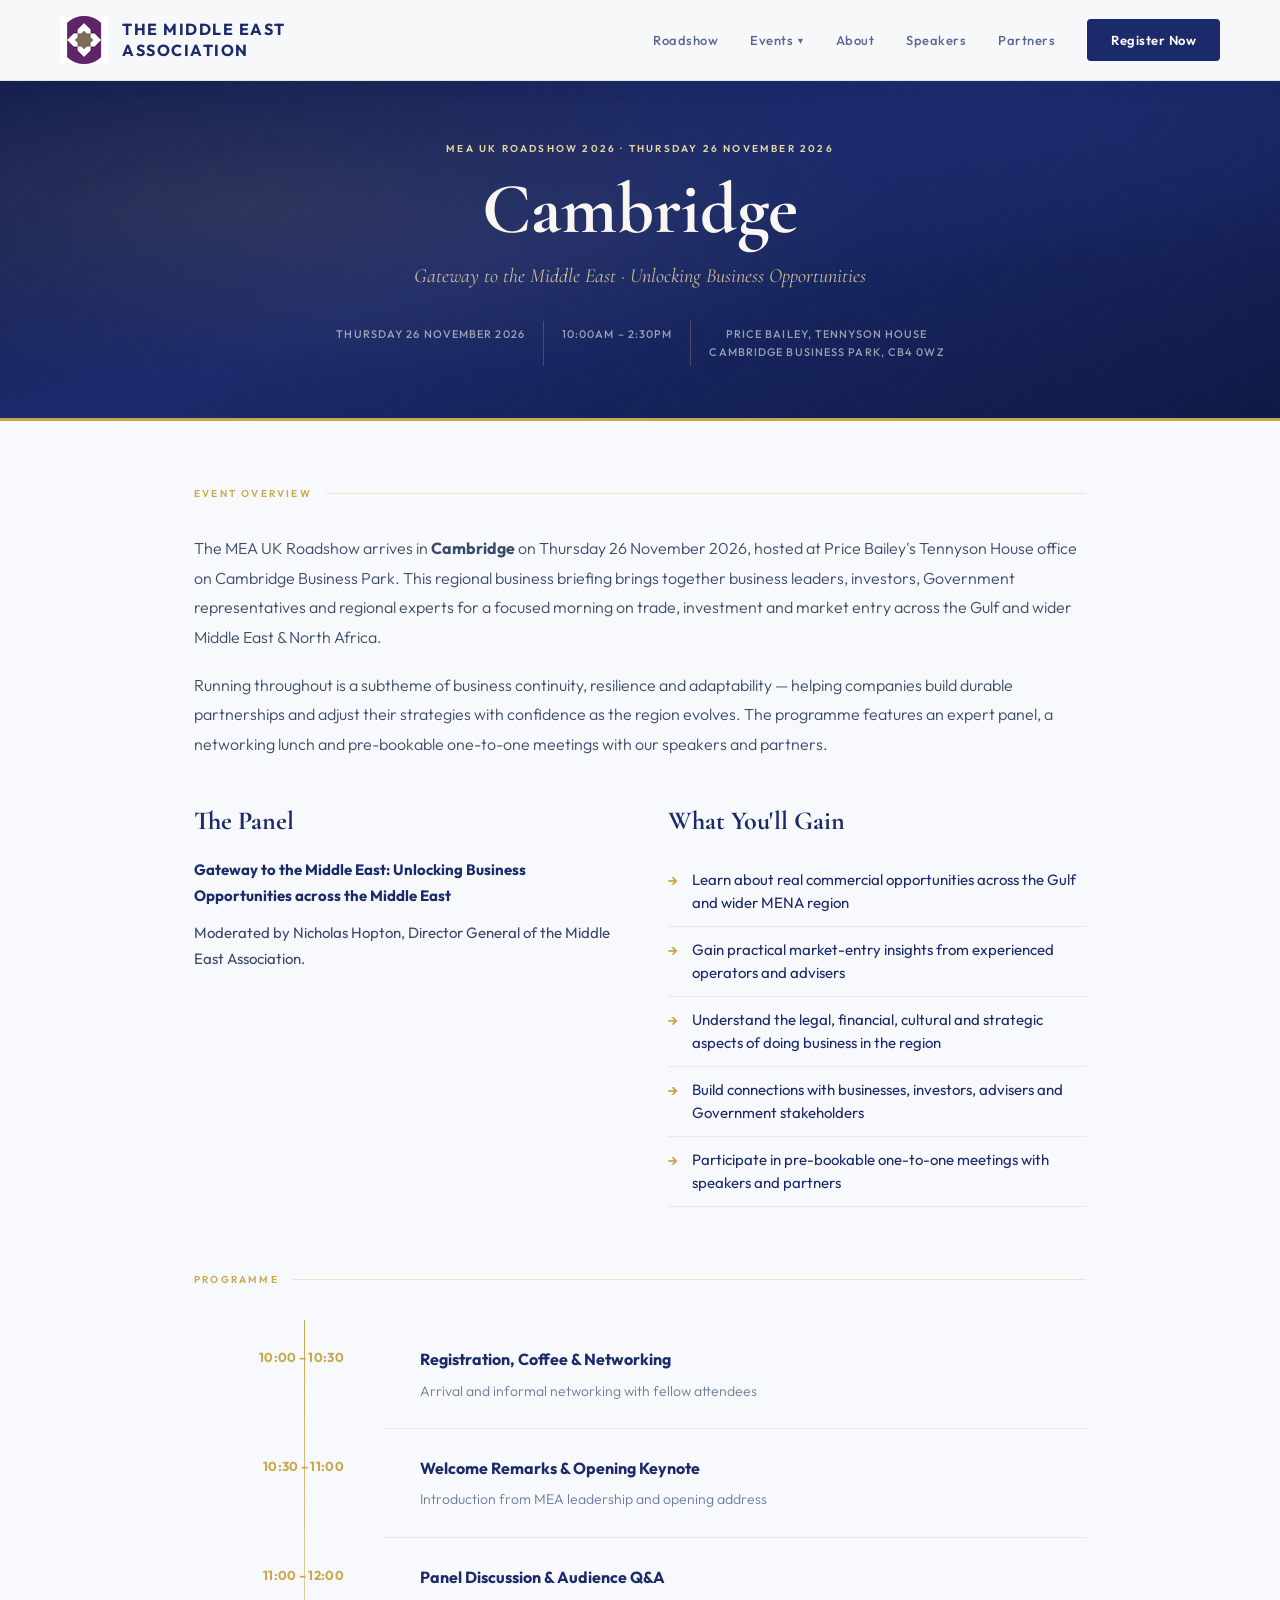
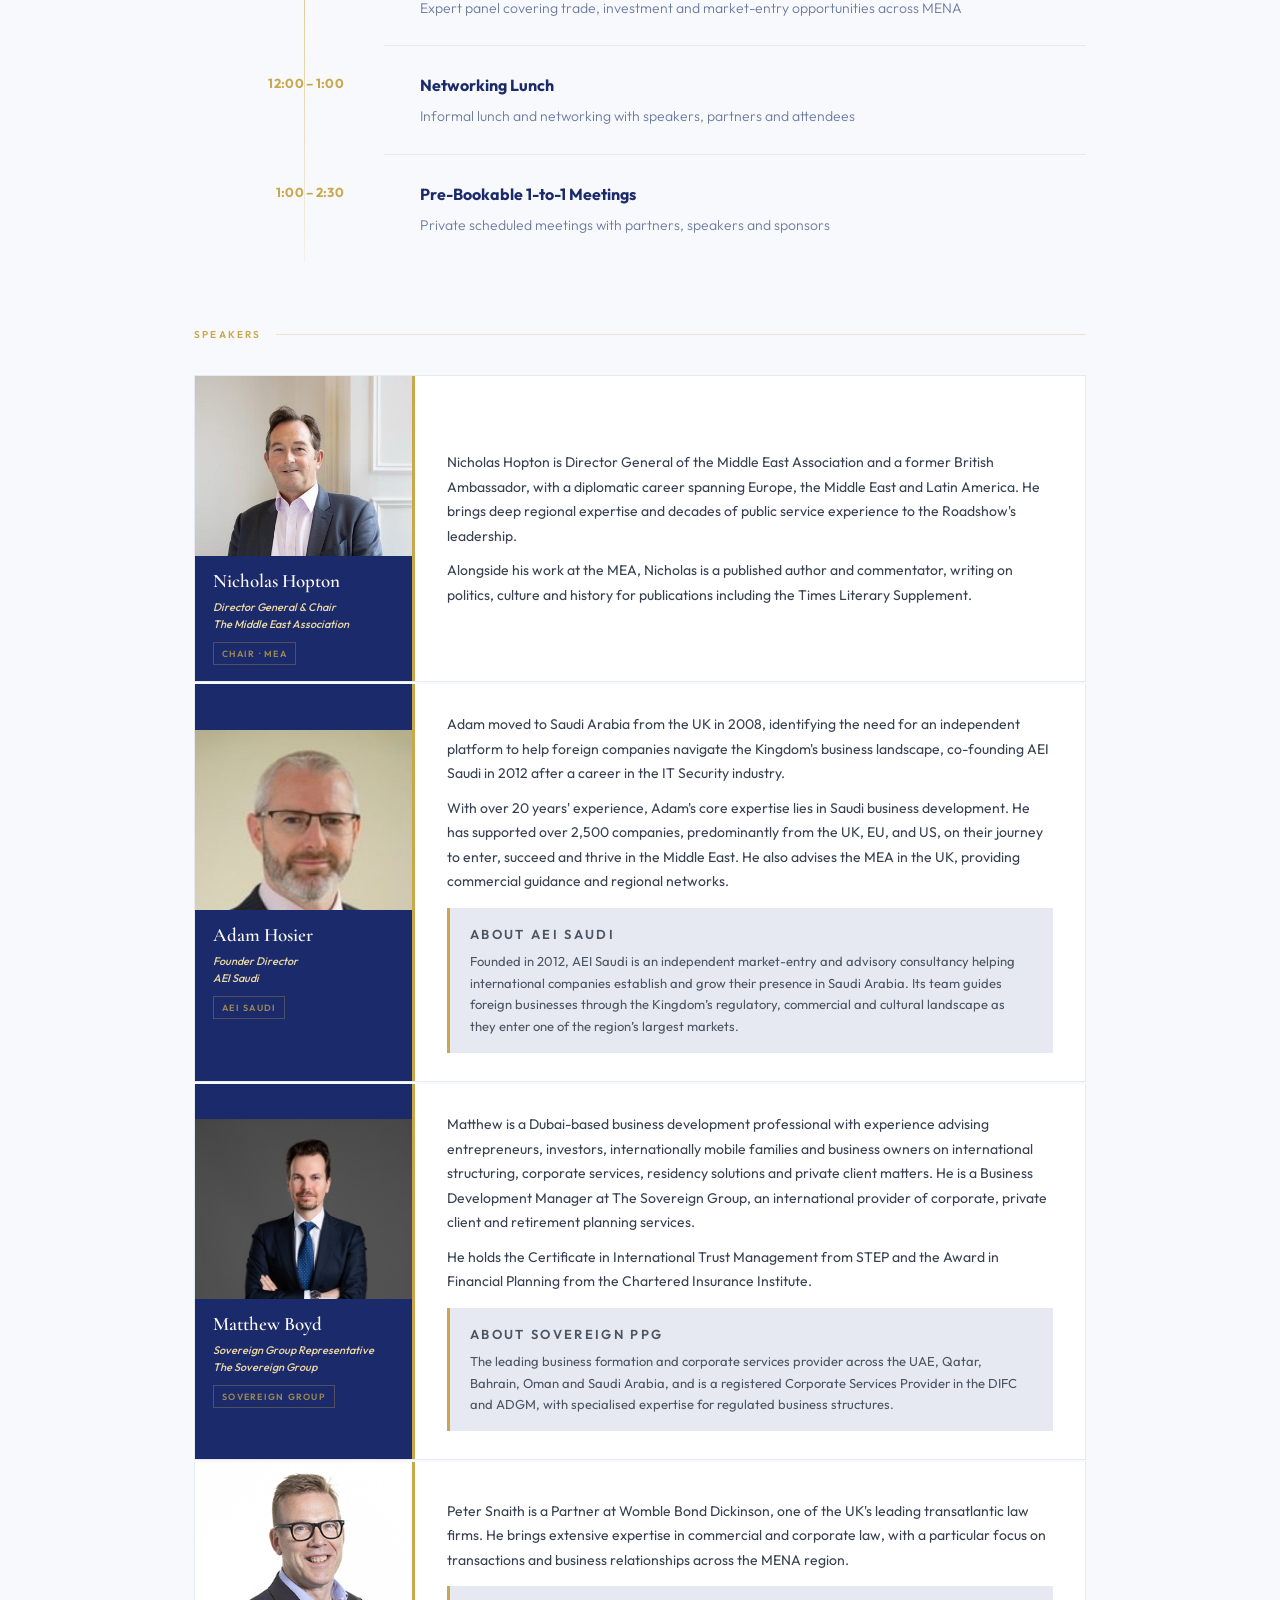
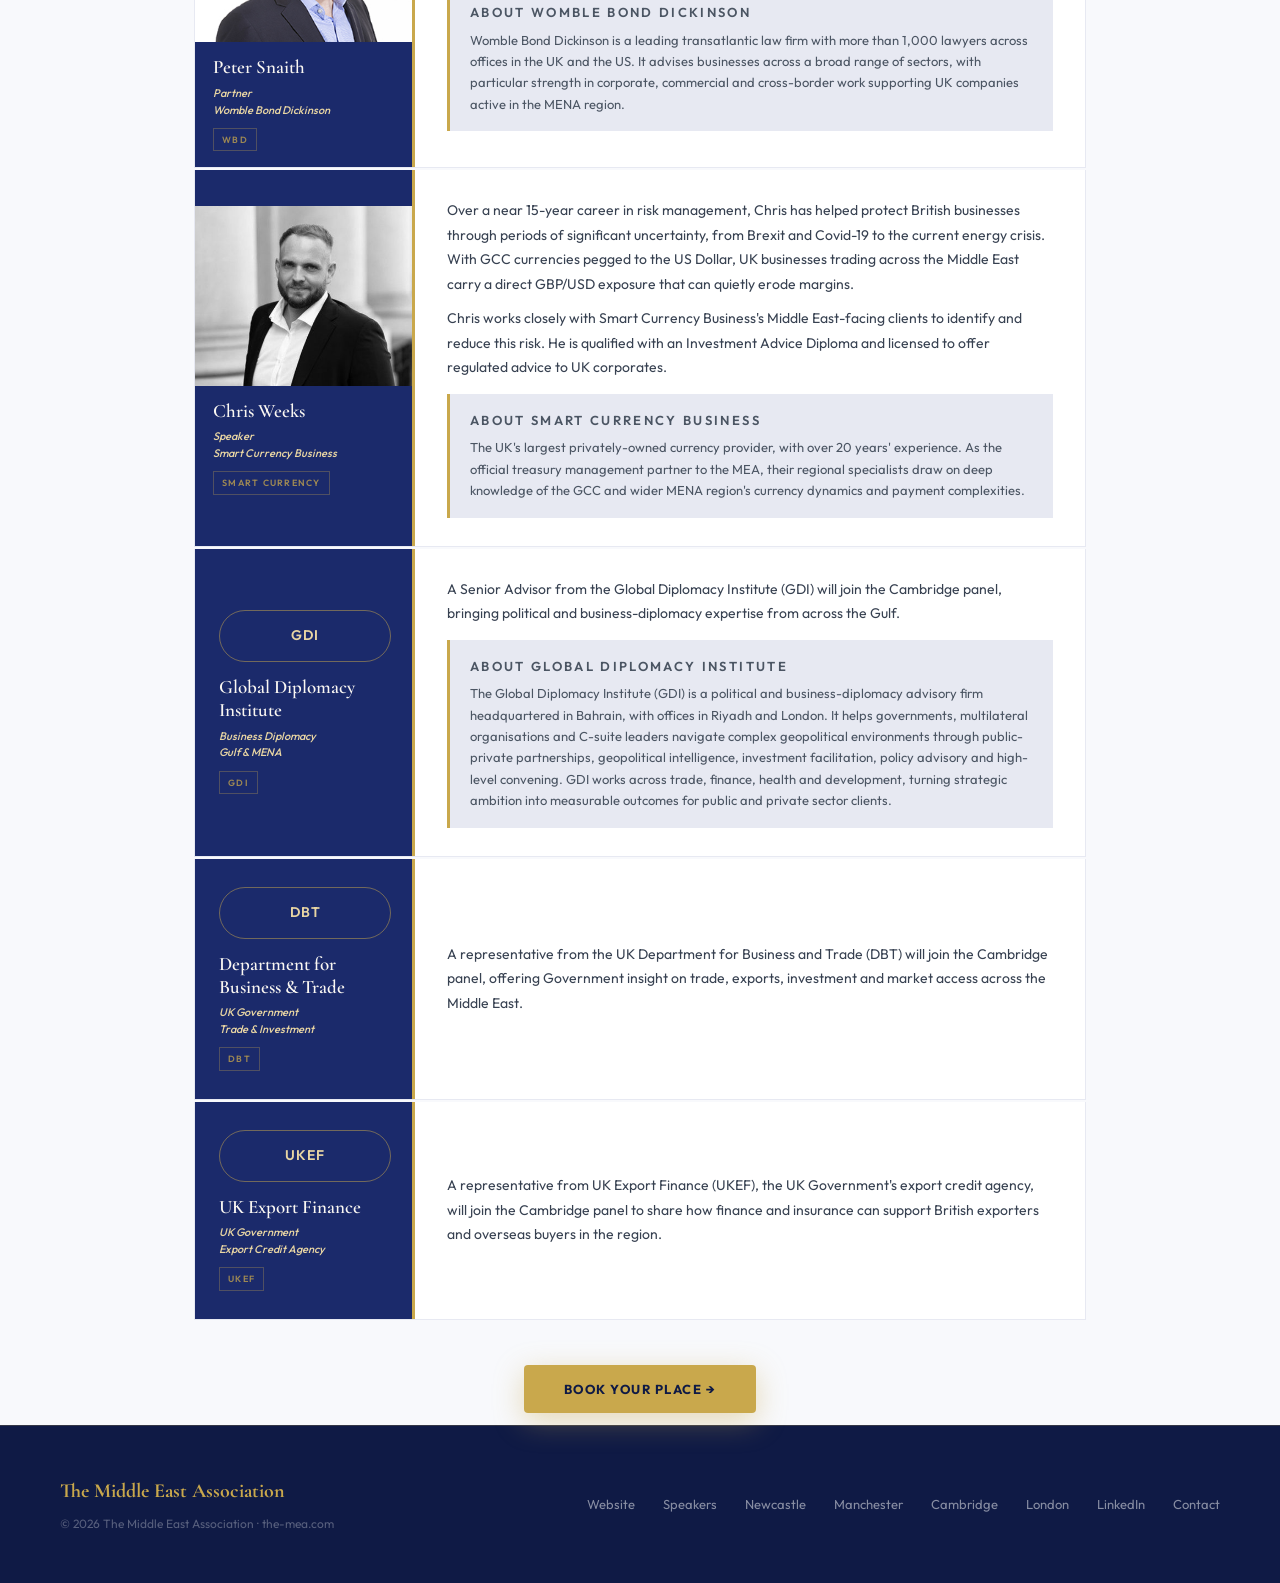
==== cambridge.html @ cebe2761 "Split Roadshow into per-city pages; add GDI reps, Judy & London event Restructure the site so each c" ====
<!DOCTYPE html>
<html lang="en">
<head>
<meta charset="UTF-8">
<meta name="viewport" content="width=device-width, initial-scale=1.0">
<title>Cambridge &middot; MEA UK Roadshow 2026</title>
<link href="https://fonts.googleapis.com/css2?family=Cormorant+Garamond:ital,wght@0,400;0,600;0,700;1,400;1,600&family=Outfit:wght@300;400;500;600&display=swap" rel="stylesheet">
<link rel="stylesheet" href="assets/styles.css">
</head>
<body class="subpage">

<!-- NAV -->
<nav>
  <a href="index.html" class="nav-logo">
    <img src="assets/mea-logo.png" alt="The Middle East Association" style="height:48px; width:auto; border-radius:4px;">
    <div class="nav-logo-text">The Middle East<br>Association</div>
  </a>
  <div class="nav-links">
    <a href="index.html">Roadshow</a>
    <details class="nav-dropdown">
      <summary>Events</summary>
      <div class="nav-dropdown-menu">
        <a href="newcastle.html">Newcastle <span>Mon 23 Nov 2026</span></a>
        <a href="manchester.html">Manchester <span>Tue 24 Nov 2026</span></a>
        <a href="cambridge.html">Cambridge <span>Thu 26 Nov 2026</span></a>
        <a href="london.html">London <span>Fri 27 Nov 2026</span></a>
      </div>
    </details>
    <a href="index.html#about">About</a>
    <a href="speakers.html">Speakers</a>
    <a href="index.html#partners">Partners</a>
    <a href="https://buytickets.at/themiddleeastassociation/2243491" class="nav-register">Register Now</a>
  </div>
</nav>

<header class="site-header">
  <div class="container">
    <p class="header-eyebrow">MEA UK Roadshow 2026 &middot; Thursday 26 November 2026</p>
    <h1 class="header-title">Cambridge</h1>
    <p class="header-subtitle">Gateway to the Middle East &middot; Unlocking Business Opportunities</p>
    <div class="header-meta">
      <span>Thursday 26 November 2026</span>
      <span>10:00am &ndash; 2:30pm</span>
      <span>Price Bailey, Tennyson House<br>Cambridge Business Park, CB4 0WZ</span>
    </div>
  </div>
</header>

<div class="container">

  <div class="rule-label">
    <span class="rule-label-text">Event Overview</span>
    <div class="rule-label-rule"></div>
  </div>
  <div class="city-prose">
    <p>The MEA UK Roadshow arrives in <strong>Cambridge</strong> on Thursday 26 November 2026, hosted at Price Bailey's Tennyson House office on Cambridge Business Park. This regional business briefing brings together business leaders, investors, Government representatives and regional experts for a focused morning on trade, investment and market entry across the Gulf and wider Middle East &amp; North Africa.</p><p>Running throughout is a subtheme of business continuity, resilience and adaptability &mdash; helping companies build durable partnerships and adjust their strategies with confidence as the region evolves. The programme features an expert panel, a networking lunch and pre-bookable one-to-one meetings with our speakers and partners.</p>
  </div>

  <div class="two-col">
    <div>
      <h3 class="block-heading">The Panel</h3>
      <p class="panel-intro"><strong>Gateway to the Middle East: Unlocking Business Opportunities across the Middle East</strong></p>
      <p class="panel-intro">Moderated by Nicholas Hopton, Director General of the Middle East Association.</p>
    </div>
    <div>
      <h3 class="block-heading">What You'll Gain</h3>
      <ul class="benefits-list">
    <li>Learn about real commercial opportunities across the Gulf and wider MENA region</li>
    <li>Gain practical market-entry insights from experienced operators and advisers</li>
    <li>Understand the legal, financial, cultural and strategic aspects of doing business in the region</li>
    <li>Build connections with businesses, investors, advisers and Government stakeholders</li>
    <li>Participate in pre-bookable one-to-one meetings with speakers and partners</li>
  </ul>
    </div>
  </div>

  <div class="rule-label">
    <span class="rule-label-text">Programme</span>
    <div class="rule-label-rule"></div>
  </div>
  <div class="programme-timeline">
      <div class="programme-item">
        <div class="prog-time">10:00 &ndash; 10:30</div>
        <div class="prog-content">
          <div class="prog-title">Registration, Coffee &amp; Networking</div>
          <div class="prog-desc">Arrival and informal networking with fellow attendees</div>
        </div>
      </div>
      <div class="programme-item">
        <div class="prog-time">10:30 &ndash; 11:00</div>
        <div class="prog-content">
          <div class="prog-title">Welcome Remarks &amp; Opening Keynote</div>
          <div class="prog-desc">Introduction from MEA leadership and opening address</div>
        </div>
      </div>
      <div class="programme-item">
        <div class="prog-time">11:00 &ndash; 12:00</div>
        <div class="prog-content">
          <div class="prog-title">Panel Discussion &amp; Audience Q&amp;A</div>
          <div class="prog-desc">Expert panel covering trade, investment and market-entry opportunities across MENA</div>
        </div>
      </div>
      <div class="programme-item">
        <div class="prog-time">12:00 &ndash; 1:00</div>
        <div class="prog-content">
          <div class="prog-title">Networking Lunch</div>
          <div class="prog-desc">Informal lunch and networking with speakers, partners and attendees</div>
        </div>
      </div>
      <div class="programme-item">
        <div class="prog-time">1:00 &ndash; 2:30</div>
        <div class="prog-content">
          <div class="prog-title">Pre-Bookable 1-to-1 Meetings</div>
          <div class="prog-desc">Private scheduled meetings with partners, speakers and sponsors</div>
        </div>
      </div>
    </div>

  <div class="rule-label">
    <span class="rule-label-text">Speakers</span>
    <div class="rule-label-rule"></div>
  </div>
  <div class="speaker-card">
    <div class="speaker-inner">
      <div class="speaker-left has-photo">
        <div class="speaker-photo-wrap">
          <img class="speaker-photo" src="assets/people/nicholas-hopton.jpg" alt="Nicholas Hopton">
        </div>
        <div class="speaker-details">
          <div class="speaker-name">Nicholas Hopton</div>
          <div class="speaker-role">Director General &amp; Chair<br>The Middle East Association</div>
          <div class="speaker-org-tag">Chair &middot; MEA</div>
        </div>
      </div>
      <div class="speaker-right">
        <div class="speaker-bio">
          <p>Nicholas Hopton is Director General of the Middle East Association and a former British Ambassador, with a diplomatic career spanning Europe, the Middle East and Latin America. He brings deep regional expertise and decades of public service experience to the Roadshow's leadership.</p>
          <p>Alongside his work at the MEA, Nicholas is a published author and commentator, writing on politics, culture and history for publications including the Times Literary Supplement.</p>
        </div>
      </div>
    </div>
  </div>
  <div class="speaker-card">
    <div class="speaker-inner">
      <div class="speaker-left has-photo">
        <div class="speaker-photo-wrap">
          <img class="speaker-photo" src="assets/people/adam-hosier.jpg" alt="Adam Hosier">
        </div>
        <div class="speaker-details">
          <div class="speaker-name">Adam Hosier</div>
          <div class="speaker-role">Founder Director<br>AEI Saudi</div>
          <div class="speaker-org-tag">AEI Saudi</div>
        </div>
      </div>
      <div class="speaker-right">
        <div class="speaker-bio">
          <p>Adam moved to Saudi Arabia from the UK in 2008, identifying the need for an independent platform to help foreign companies navigate the Kingdom's business landscape, co-founding AEI Saudi in 2012 after a career in the IT Security industry.</p>
          <p>With over 20 years' experience, Adam's core expertise lies in Saudi business development. He has supported over 2,500 companies, predominantly from the UK, EU, and US, on their journey to enter, succeed and thrive in the Middle East. He also advises the MEA in the UK, providing commercial guidance and regional networks.</p>
        </div>
        <div class="about-box">
          <p class="about-box-label">About AEI Saudi</p>
          <p>Founded in 2012, AEI Saudi is an independent market-entry and advisory consultancy helping international companies establish and grow their presence in Saudi Arabia. Its team guides foreign businesses through the Kingdom&rsquo;s regulatory, commercial and cultural landscape as they enter one of the region&rsquo;s largest markets.</p>
        </div>
      </div>
    </div>
  </div>
  <div class="speaker-card">
    <div class="speaker-inner">
      <div class="speaker-left has-photo">
        <div class="speaker-photo-wrap">
          <img class="speaker-photo" src="assets/people/matthew-boyd.jpg" alt="Matthew Boyd">
        </div>
        <div class="speaker-details">
          <div class="speaker-name">Matthew Boyd</div>
          <div class="speaker-role">Sovereign Group Representative<br>The Sovereign Group</div>
          <div class="speaker-org-tag">Sovereign Group</div>
        </div>
      </div>
      <div class="speaker-right">
        <div class="speaker-bio">
          <p>Matthew is a Dubai-based business development professional with experience advising entrepreneurs, investors, internationally mobile families and business owners on international structuring, corporate services, residency solutions and private client matters. He is a Business Development Manager at The Sovereign Group, an international provider of corporate, private client and retirement planning services.</p>
          <p>He holds the Certificate in International Trust Management from STEP and the Award in Financial Planning from the Chartered Insurance Institute.</p>
        </div>
        <div class="about-box">
          <p class="about-box-label">About Sovereign PPG</p>
          <p>The leading business formation and corporate services provider across the UAE, Qatar, Bahrain, Oman and Saudi Arabia, and is a registered Corporate Services Provider in the DIFC and ADGM, with specialised expertise for regulated business structures.</p>
        </div>
      </div>
    </div>
  </div>
  <div class="speaker-card">
    <div class="speaker-inner">
      <div class="speaker-left has-photo">
        <div class="speaker-photo-wrap">
          <img class="speaker-photo" src="assets/people/peter-snaith.jpg" alt="Peter Snaith">
        </div>
        <div class="speaker-details">
          <div class="speaker-name">Peter Snaith</div>
          <div class="speaker-role">Partner<br>Womble Bond Dickinson</div>
          <div class="speaker-org-tag">WBD</div>
        </div>
      </div>
      <div class="speaker-right">
        <div class="speaker-bio">
          <p>Peter Snaith is a Partner at Womble Bond Dickinson, one of the UK's leading transatlantic law firms. He brings extensive expertise in commercial and corporate law, with a particular focus on transactions and business relationships across the MENA region.</p>
        </div>
        <div class="about-box">
          <p class="about-box-label">About Womble Bond Dickinson</p>
          <p>Womble Bond Dickinson is a leading transatlantic law firm with more than 1,000 lawyers across offices in the UK and the US. It advises businesses across a broad range of sectors, with particular strength in corporate, commercial and cross-border work supporting UK companies active in the MENA region.</p>
        </div>
      </div>
    </div>
  </div>
  <div class="speaker-card">
    <div class="speaker-inner">
      <div class="speaker-left has-photo">
        <div class="speaker-photo-wrap">
          <img class="speaker-photo" src="assets/people/chris-weeks.jpg" alt="Chris Weeks">
        </div>
        <div class="speaker-details">
          <div class="speaker-name">Chris Weeks</div>
          <div class="speaker-role">Speaker<br>Smart Currency Business</div>
          <div class="speaker-org-tag">Smart Currency</div>
        </div>
      </div>
      <div class="speaker-right">
        <div class="speaker-bio">
          <p>Over a near 15-year career in risk management, Chris has helped protect British businesses through periods of significant uncertainty, from Brexit and Covid-19 to the current energy crisis. With GCC currencies pegged to the US Dollar, UK businesses trading across the Middle East carry a direct GBP/USD exposure that can quietly erode margins.</p>
          <p>Chris works closely with Smart Currency Business's Middle East-facing clients to identify and reduce this risk. He is qualified with an Investment Advice Diploma and licensed to offer regulated advice to UK corporates.</p>
        </div>
        <div class="about-box">
          <p class="about-box-label">About Smart Currency Business</p>
          <p>The UK's largest privately-owned currency provider, with over 20 years' experience. As the official treasury management partner to the MEA, their regional specialists draw on deep knowledge of the GCC and wider MENA region's currency dynamics and payment complexities.</p>
        </div>
      </div>
    </div>
  </div>
  <div class="speaker-card">
    <div class="speaker-inner">
      <div class="speaker-left">
        <div class="speaker-initials abbr">GDI</div>
        <div class="speaker-details">
          <div class="speaker-name">Global Diplomacy Institute</div>
          <div class="speaker-role">Business Diplomacy<br>Gulf &amp; MENA</div>
          <div class="speaker-org-tag">GDI</div>
        </div>
      </div>
      <div class="speaker-right">
        <div class="speaker-bio">
          <p>A Senior Advisor from the Global Diplomacy Institute (GDI) will join the Cambridge panel, bringing political and business-diplomacy expertise from across the Gulf.</p>
        </div>
        <div class="about-box">
          <p class="about-box-label">About Global Diplomacy Institute</p>
          <p>The Global Diplomacy Institute (GDI) is a political and business-diplomacy advisory firm headquartered in Bahrain, with offices in Riyadh and London. It helps governments, multilateral organisations and C-suite leaders navigate complex geopolitical environments through public-private partnerships, geopolitical intelligence, investment facilitation, policy advisory and high-level convening. GDI works across trade, finance, health and development, turning strategic ambition into measurable outcomes for public and private sector clients.</p>
        </div>
      </div>
    </div>
  </div>
  <div class="speaker-card">
    <div class="speaker-inner">
      <div class="speaker-left">
        <div class="speaker-initials abbr">DBT</div>
        <div class="speaker-details">
          <div class="speaker-name">Department for Business &amp; Trade</div>
          <div class="speaker-role">UK Government<br>Trade &amp; Investment</div>
          <div class="speaker-org-tag">DBT</div>
        </div>
      </div>
      <div class="speaker-right">
        <div class="speaker-bio">
          <p>A representative from the UK Department for Business and Trade (DBT) will join the Cambridge panel, offering Government insight on trade, exports, investment and market access across the Middle East.</p>
        </div>
      </div>
    </div>
  </div>
  <div class="speaker-card">
    <div class="speaker-inner">
      <div class="speaker-left">
        <div class="speaker-initials abbr">UKEF</div>
        <div class="speaker-details">
          <div class="speaker-name">UK Export Finance</div>
          <div class="speaker-role">UK Government<br>Export Credit Agency</div>
          <div class="speaker-org-tag">UKEF</div>
        </div>
      </div>
      <div class="speaker-right">
        <div class="speaker-bio">
          <p>A representative from UK Export Finance (UKEF), the UK Government's export credit agency, will join the Cambridge panel to share how finance and insurance can support British exporters and overseas buyers in the region.</p>
        </div>
      </div>
    </div>
  </div>

  <div class="book-cta">
    <a href="https://buytickets.at/themiddleeastassociation/2243491" target="_blank" class="btn-primary">Book Your Place &rarr;</a>
  </div>

</div>

<!-- FOOTER -->
<footer>
  <div class="footer-left">
    <div class="footer-logo">The Middle East Association</div>
    <p>&copy; 2026 The Middle East Association &middot; the-mea.com</p>
  </div>
  <div class="footer-links">
    <a href="https://the-mea.com" target="_blank">Website</a>
    <a href="speakers.html">Speakers</a>
    <a href="newcastle.html">Newcastle</a>
    <a href="manchester.html">Manchester</a>
    <a href="cambridge.html">Cambridge</a>
    <a href="london.html">London</a>
    <a href="https://www.linkedin.com/company/middle-east-association-the-/" target="_blank">LinkedIn</a>
    <a href="mailto:info@the-mea.com">Contact</a>
  </div>
</footer>
<script>
  document.addEventListener('click', function (e) {
    document.querySelectorAll('details.nav-dropdown[open]').forEach(function (d) {
      if (!d.contains(e.target)) d.removeAttribute('open');
    });
  });
</script>

</body>
</html>
---- assets/styles.css ----
:root {
  --navy: #1B2A6B;
  --navy-dark: #0F1A45;
  --gold: #C9A84C;
  --gold-light: #E8D5A3;
  --cream: #FAF7F2;
  --white: #FFFFFF;
  --text: #1B2A6B;
  --muted: #6B7A9F;
  --bg: #F8F9FC;
}

* { margin: 0; padding: 0; box-sizing: border-box; }
html { scroll-behavior: smooth; }

body {
  font-family: 'Outfit', sans-serif;
  background: var(--white);
  color: var(--text);
  overflow-x: hidden;
}

/* ─── NAV ─── */
nav {
  position: fixed;
  top: 0; left: 0; right: 0;
  z-index: 100;
  padding: 16px 60px;
  display: flex;
  align-items: center;
  justify-content: space-between;
  background: rgba(255,255,255,0.97);
  backdrop-filter: blur(8px);
  border-bottom: 1px solid rgba(27,42,107,0.1);
  box-shadow: 0 2px 20px rgba(27,42,107,0.06);
}

.nav-logo {
  display: flex;
  align-items: center;
  gap: 14px;
}

.nav-logo-text {
  font-family: 'Outfit', sans-serif;
  font-size: 16px;
  font-weight: 700;
  letter-spacing: 1.5px;
  text-transform: uppercase;
  color: var(--navy);
  line-height: 1.3;
}

.nav-links { display: flex; gap: 32px; align-items: center; }
.nav-links a {
  font-size: 13px;
  font-weight: 500;
  letter-spacing: 0.5px;
  color: var(--navy);
  text-decoration: none;
  opacity: 0.7;
  transition: opacity 0.2s, color 0.2s;
}
.nav-links a:hover { opacity: 1; color: var(--gold); }

.nav-register {
  background: var(--navy) !important;
  color: white !important;
  padding: 10px 24px;
  border-radius: 4px;
  opacity: 1 !important;
  font-weight: 600 !important;
  transition: background 0.2s !important;
}
.nav-register:hover { background: var(--gold) !important; }

/* ─── HERO ─── */
.hero {
  min-height: 100vh;
  position: relative;
  display: flex;
  align-items: center;
  justify-content: center;
  overflow: hidden;
  background: var(--navy-dark);
  padding: 120px 60px 80px;
}

.hero-bg {
  position: absolute;
  inset: 0;
  background:
    radial-gradient(ellipse 70% 60% at 20% 50%, rgba(201,168,76,0.12) 0%, transparent 70%),
    radial-gradient(ellipse 60% 50% at 80% 30%, rgba(27,42,107,0.8) 0%, transparent 70%),
    linear-gradient(160deg, #0F1A45 0%, #1B2A6B 50%, #0F1A45 100%);
}

.hero-pattern {
  position: absolute;
  inset: 0;
  background-image: url("data:image/svg+xml,%3Csvg width='60' height='60' viewBox='0 0 60 60' xmlns='http://www.w3.org/2000/svg'%3E%3Cpath d='M30 5 L55 30 L30 55 L5 30 Z' fill='none' stroke='rgba(201,168,76,0.04)' stroke-width='1'/%3E%3C/svg%3E");
  background-size: 60px 60px;
}

.hero-content {
  position: relative;
  z-index: 2;
  text-align: center;
  max-width: 900px;
  animation: fadeUp 0.9s ease both;
}

@keyframes fadeUp {
  from { opacity: 0; transform: translateY(24px); }
  to { opacity: 1; transform: translateY(0); }
}

.hero-eyebrow {
  display: inline-flex;
  align-items: center;
  gap: 12px;
  font-size: 11px;
  font-weight: 600;
  letter-spacing: 3px;
  text-transform: uppercase;
  color: var(--gold);
  margin-bottom: 28px;
  animation: fadeUp 0.9s 0.1s ease both;
}

.hero-eyebrow::before,
.hero-eyebrow::after {
  content: '';
  width: 40px;
  height: 1px;
  background: var(--gold);
  opacity: 0.5;
}

.hero h1 {
  font-family: 'Cormorant Garamond', serif;
  font-size: clamp(28px, 5vw, 52px);
  font-weight: 600;
  line-height: 1.1;
  color: rgba(255,255,255,0.85);
  margin-bottom: 8px;
  letter-spacing: 3px;
  text-transform: uppercase;
  animation: fadeUp 0.9s 0.15s ease both;
}

.hero h2 {
  font-family: 'Cormorant Garamond', serif;
  font-size: clamp(52px, 9vw, 108px);
  font-weight: 700;
  line-height: 0.9;
  color: var(--gold);
  margin-bottom: 32px;
  animation: fadeUp 0.9s 0.2s ease both;
}

.hero-tagline {
  font-size: 18px;
  font-weight: 400;
  color: rgba(255,255,255,0.6);
  max-width: 620px;
  margin: 0 auto 16px;
  line-height: 1.7;
  animation: fadeUp 0.9s 0.25s ease both;
}

.hero-tagline strong {
  color: rgba(255,255,255,0.9);
  font-weight: 500;
}

.hero-date-strip {
  display: inline-flex;
  gap: 0;
  border: 1px solid rgba(201,168,76,0.4);
  border-radius: 6px;
  overflow: hidden;
  margin: 24px auto 40px;
  animation: fadeUp 0.9s 0.3s ease both;
}

.hero-date-item {
  padding: 12px 20px;
  font-size: 12px;
  font-weight: 500;
  color: rgba(255,255,255,0.7);
  letter-spacing: 0.5px;
  border-right: 1px solid rgba(201,168,76,0.3);
}

.hero-date-item:last-child { border-right: none; }
.hero-date-item span { display: block; color: var(--gold); font-weight: 600; font-size: 13px; }

.hero-cta {
  display: flex;
  gap: 16px;
  justify-content: center;
  flex-wrap: wrap;
  animation: fadeUp 0.9s 0.35s ease both;
}

.btn-primary {
  background: var(--gold);
  color: var(--navy-dark);
  text-decoration: none;
  padding: 16px 40px;
  border-radius: 4px;
  font-size: 13px;
  font-weight: 700;
  letter-spacing: 1.5px;
  text-transform: uppercase;
  transition: all 0.3s;
  box-shadow: 0 8px 30px rgba(201,168,76,0.4);
}
.btn-primary:hover { background: var(--gold-light); transform: translateY(-2px); }

.btn-secondary {
  background: transparent;
  color: white;
  text-decoration: none;
  padding: 16px 40px;
  border-radius: 4px;
  font-size: 13px;
  font-weight: 600;
  letter-spacing: 1.5px;
  text-transform: uppercase;
  border: 1px solid rgba(255,255,255,0.3);
  transition: all 0.3s;
}
.btn-secondary:hover { border-color: var(--gold); color: var(--gold); }

/* ─── TAGLINE BANNER ─── */
.tagline-banner {
  background: var(--navy);
  padding: 28px 60px;
  display: flex;
  align-items: center;
  justify-content: center;
  gap: 16px;
}

.tagline-banner p {
  font-size: 15px;
  font-weight: 500;
  color: white;
  letter-spacing: 0.5px;
}

.tagline-banner strong { color: var(--gold); }

/* ─── FORMAT ICONS ─── */
.format-strip {
  background: white;
  padding: 48px 60px;
  border-bottom: 1px solid rgba(27,42,107,0.08);
}

.format-inner {
  max-width: 1200px;
  margin: 0 auto;
  display: flex;
  align-items: stretch;
  gap: 0;
  justify-content: center;
}

.format-item {
  flex: 1;
  text-align: center;
  padding: 0 24px;
  border-right: 1px solid rgba(27,42,107,0.1);
  display: flex;
  flex-direction: column;
  align-items: center;
  justify-content: flex-start;
}

.format-item:last-child { border-right: none; }

.format-icon {
  width: 64px;
  height: 64px;
  background: var(--navy);
  border-radius: 50%;
  margin: 0 auto 16px;
  display: flex;
  align-items: center;
  justify-content: center;
  font-size: 26px;
  flex-shrink: 0;
  line-height: 1;
}

.format-label {
  font-size: 11px;
  font-weight: 700;
  letter-spacing: 2px;
  text-transform: uppercase;
  color: var(--navy);
  line-height: 1.4;
  max-width: 100px;
}


/* ─── CITIES ─── */
.cities-section {
  background: var(--navy-dark);
  padding: 100px 60px;
}

.section-header {
  text-align: center;
  max-width: 700px;
  margin: 0 auto 64px;
}

.section-label {
  font-size: 11px;
  font-weight: 600;
  letter-spacing: 3px;
  text-transform: uppercase;
  color: var(--gold);
  margin-bottom: 12px;
}

.section-title {
  font-family: 'Cormorant Garamond', serif;
  font-size: clamp(38px, 4vw, 56px);
  font-weight: 700;
  line-height: 1.1;
  color: white;
  margin-bottom: 16px;
}

.section-body {
  font-size: 16px;
  font-weight: 300;
  line-height: 1.8;
  color: rgba(255,255,255,0.6);
}

.cities-grid {
  display: grid;
  grid-template-columns: repeat(5, 1fr);
  gap: 16px;
  max-width: 1200px;
  margin: 0 auto;
}

.city-card {
  position: relative;
  background: rgba(255,255,255,0.04);
  border: 1px solid rgba(255,255,255,0.1);
  border-radius: 8px;
  padding: 36px 20px 28px;
  text-align: center;
  transition: all 0.35s;
  overflow: hidden;
}

.city-card::before {
  content: '';
  position: absolute;
  top: 0; left: 0; right: 0;
  height: 3px;
  background: linear-gradient(90deg, var(--gold), var(--gold-light));
  transform: scaleX(0);
  transition: transform 0.35s;
}

.city-card:hover {
  border-color: rgba(201,168,76,0.5);
  background: rgba(201,168,76,0.06);
  transform: translateY(-6px);
  box-shadow: 0 16px 50px rgba(0,0,0,0.3);
}

.city-card:hover::before { transform: scaleX(1); }

/* Featured card — the one confirmed event */
.city-card.featured {
  background: linear-gradient(160deg, rgba(201,168,76,0.22), rgba(201,168,76,0.08));
  border-color: var(--gold);
  box-shadow: 0 12px 40px rgba(201,168,76,0.2);
}

.city-card.featured::before { transform: scaleX(1); }

.city-card.featured .city-date-text { color: rgba(255,255,255,0.75); }

.city-card.featured .city-badge {
  display: inline-block;
  background: var(--gold);
  color: var(--navy-dark);
  font-size: 9px;
  font-weight: 700;
  letter-spacing: 1.5px;
  text-transform: uppercase;
  padding: 3px 10px;
  border-radius: 20px;
  margin-bottom: 14px;
}

.city-landmark {
  height: 55px;
  margin-bottom: 16px;
  display: flex;
  align-items: center;
  justify-content: center;
}

.city-day {
  font-size: 10px;
  font-weight: 700;
  letter-spacing: 2px;
  text-transform: uppercase;
  color: var(--gold);
  margin-bottom: 4px;
}

.city-date-text {
  font-size: 13px;
  font-weight: 500;
  color: rgba(255,255,255,0.5);
  margin-bottom: 12px;
}

.city-name {
  font-family: 'Cormorant Garamond', serif;
  font-size: 28px;
  font-weight: 700;
  color: white;
  margin-bottom: 8px;
}

.city-venue {
  font-size: 12px;
  color: rgba(255,255,255,0.4);
  line-height: 1.5;
  margin-bottom: 24px;
}

.city-btn {
  display: inline-block;
  background: var(--gold);
  color: var(--navy-dark);
  text-decoration: none;
  padding: 10px 20px;
  border-radius: 4px;
  font-size: 11px;
  font-weight: 700;
  letter-spacing: 1.5px;
  text-transform: uppercase;
  transition: all 0.2s;
}

.city-btn:hover { background: var(--gold-light); }

.city-btn.soon {
  background: rgba(255,255,255,0.08);
  color: rgba(255,255,255,0.4);
  cursor: default;
}

/* ─── ABOUT ─── */
.about-section {
  background: var(--bg);
  padding: 100px 60px;
}

.about-inner {
  max-width: 1200px;
  margin: 0 auto;
  display: grid;
  grid-template-columns: 1fr 1fr;
  gap: 80px;
  align-items: start;
}

.about-section .section-title { color: var(--navy); }
.about-section .section-label { color: var(--navy); opacity: 0.5; }

.about-text {
  font-size: 16px;
  font-weight: 300;
  line-height: 1.85;
  color: #3A4A6A;
  margin-bottom: 24px;
}

.benefits-list { list-style: none; }
.benefits-list li {
  display: flex;
  align-items: flex-start;
  gap: 14px;
  padding: 14px 0;
  border-bottom: 1px solid rgba(27,42,107,0.08);
  font-size: 15px;
  color: var(--text);
  line-height: 1.5;
}

.benefits-list li::before {
  content: '→';
  color: var(--gold);
  font-weight: 600;
  flex-shrink: 0;
  margin-top: 1px;
}

/* ─── PROGRAMME ─── */
.programme-section {
  background: white;
  padding: 100px 60px;
}

.programme-inner {
  max-width: 900px;
  margin: 0 auto;
}

.programme-inner .section-title { color: var(--navy); text-align: center; margin-bottom: 48px; }
.programme-inner .section-label { text-align: center; }

.programme-timeline { position: relative; }

.programme-timeline::before {
  content: '';
  position: absolute;
  left: 80px;
  top: 0; bottom: 0;
  width: 1px;
  background: linear-gradient(to bottom, var(--gold), rgba(201,168,76,0.1));
}

.programme-item {
  display: flex;
  gap: 40px;
  align-items: flex-start;
  margin-bottom: 0;
  position: relative;
}

.programme-item::before {
  display: none;
}

.prog-time {
  width: 130px;
  flex-shrink: 0;
  padding: 64px 0;
  font-size: 14px;
  font-weight: 700;
  color: var(--gold);
  text-align: right;
  letter-spacing: 0.3px;
}

.prog-content {
  flex: 1;
  padding: 64px 0 64px 36px;
  border-bottom: 1px solid rgba(27,42,107,0.08);
}

.programme-item:last-child .prog-content { border-bottom: none; }

.prog-title {
  font-size: 17px;
  font-weight: 700;
  color: var(--navy);
  margin-bottom: 8px;
}

.prog-desc {
  font-size: 14px;
  color: var(--muted);
  font-weight: 300;
  line-height: 1.6;
}

/* ─── PARTNERS ─── */
.partners-section {
  background: var(--bg);
  padding: 80px 60px;
}

.partners-inner { max-width: 1100px; margin: 0 auto; }
.partners-inner .section-title { color: var(--navy); }

.partners-label {
  font-size: 11px;
  font-weight: 600;
  letter-spacing: 2px;
  text-transform: uppercase;
  color: var(--muted);
  margin: 40px 0 20px;
}

.partners-grid {
  display: flex;
  gap: 16px;
  flex-wrap: wrap;
}

.partner-logo-card {
  background: white;
  border: 1px solid rgba(27,42,107,0.12);
  border-radius: 10px;
  padding: 32px 36px;
  display: flex;
  flex-direction: column;
  align-items: center;
  justify-content: center;
  gap: 14px;
  min-width: 200px;
  min-height: 130px;
  text-decoration: none;
  transition: all 0.25s;
  box-shadow: 0 2px 8px rgba(27,42,107,0.04);
}

.partner-logo-card:hover {
  border-color: var(--gold);
  transform: translateY(-3px);
  box-shadow: 0 8px 24px rgba(27,42,107,0.12);
}


.partner-logo-card.dark-bg, .partner-logo-card.aei-bg {
  background: white;
  border-color: rgba(27,42,107,0.12);
}
.partner-logo-card.dark-bg:hover, .partner-logo-card.aei-bg:hover {
  border-color: var(--gold);
}
.partner-logo-card.dark-bg .partner-name, .partner-logo-card.aei-bg .partner-name { color: var(--navy); }

.partner-logo-card.sponsor {
  background: linear-gradient(135deg, #fff9eb, white);
  border-color: rgba(201,168,76,0.4);
  min-width: 220px;
}

.stats-grid {
  display: grid;
  grid-template-columns: repeat(3, 1fr);
  gap: 20px;
  margin-bottom: 48px;
}

.partner-name {
  font-size: 11px;
  font-weight: 600;
  color: var(--navy);
  text-align: center;
  line-height: 1.4;
  letter-spacing: 0.3px;
}

.partner-fallback {
  font-size: 13px;
  font-weight: 700;
  color: var(--navy);
  text-align: center;
}

/* ─── CTA ─── */
.cta-section {
  background: var(--navy);
  padding: 100px 60px;
  text-align: center;
  position: relative;
  overflow: hidden;
}

.cta-section::before {
  content: '';
  position: absolute;
  inset: 0;
  background: radial-gradient(ellipse 60% 60% at 50% 50%, rgba(201,168,76,0.1), transparent);
}

.cta-section .section-title { color: white; }
.cta-section .section-label { color: var(--gold); }

.cta-sub {
  font-size: 17px;
  font-weight: 300;
  color: rgba(255,255,255,0.6);
  max-width: 500px;
  margin: 0 auto 40px;
  line-height: 1.7;
}

.cta-note {
  margin-top: 20px;
  font-size: 13px;
  color: rgba(255,255,255,0.35);
}

/* ─── FOOTER ─── */
footer {
  background: var(--navy-dark);
  padding: 48px 60px;
  display: flex;
  justify-content: space-between;
  align-items: center;
  border-top: 1px solid rgba(201,168,76,0.2);
}

.footer-left .footer-logo {
  font-family: 'Cormorant Garamond', serif;
  font-size: 20px;
  font-weight: 700;
  color: var(--gold);
  margin-bottom: 6px;
}

.footer-left p {
  font-size: 12px;
  color: rgba(255,255,255,0.3);
}

.footer-links {
  display: flex;
  gap: 28px;
}

.footer-links a {
  font-size: 13px;
  color: rgba(255,255,255,0.5);
  text-decoration: none;
  transition: color 0.2s;
}

.footer-links a:hover { color: var(--gold); }

/* ─── MOBILE RESPONSIVE ─── */
@media (max-width: 768px) {

  /* Nav */
  nav {
    padding: 12px 20px;
    flex-wrap: wrap;
    gap: 10px;
  }
  .nav-links {
    gap: 14px;
    flex-wrap: wrap;
    justify-content: center;
    width: 100%;
  }
  .nav-links a { font-size: 12px; }
  .nav-logo-text { font-size: 13px; }

  /* Hero */
  .hero {
    padding: 100px 20px 60px;
    min-height: auto;
  }
  .hero h2 { font-size: clamp(44px, 14vw, 80px); }
  .hero-tagline { font-size: 15px; }
  .hero-date-strip {
    display: grid;
    grid-template-columns: 1fr 1fr;
    width: 100%;
    border-radius: 6px;
  }
  .hero-date-item {
    padding: 10px 12px;
    border-right: none;
    border-bottom: 1px solid rgba(201,168,76,0.3);
    font-size: 11px;
  }
  .hero-date-item:nth-child(odd) { border-right: 1px solid rgba(201,168,76,0.3); }
  .hero-date-item:last-child { grid-column: 1 / -1; border-bottom: none; }

  /* Format strip */
  .format-strip { padding: 32px 20px; }
  .format-inner {
    flex-wrap: wrap;
    gap: 24px;
  }
  .format-item {
    flex: 1 1 calc(50% - 12px);
    border-right: none !important;
    padding: 0 8px;
  }

  /* Cities */
  .cities-section { padding: 60px 20px; }
  .cities-grid {
    grid-template-columns: 1fr;
    gap: 12px;
    max-width: 400px;
    margin: 0 auto;
  }
  .city-card { padding: 28px 20px 24px; }
  .section-header { margin-bottom: 40px; }

  /* About */
  .about-section { padding: 60px 20px; }
  .about-inner {
    grid-template-columns: 1fr;
    gap: 40px;
  }

  /* Programme */
  .programme-section { padding: 60px 20px; }
  .programme-timeline::before { left: 0; }
  .programme-item {
    flex-direction: column;
    gap: 4px;
    padding-left: 16px;
    border-left: 1px solid rgba(201,168,76,0.3);
    margin-bottom: 24px;
  }
  .programme-timeline::before { display: none; }
  .prog-time {
    width: auto;
    padding: 0;
    font-size: 12px;
    text-align: left;
  }
  .prog-content {
    padding: 0 0 0 0;
    border-bottom: none;
  }

  /* Partners */
  .partners-section { padding: 50px 20px; }
  .partners-grid { gap: 12px; }
  .partner-logo-card {
    min-width: calc(50% - 6px);
    flex: 1 1 calc(50% - 6px);
    padding: 20px 16px;
    min-height: 100px;
  }

  /* About MEA section stats */
  .stats-grid { grid-template-columns: 1fr !important; }

  /* CTA */
  .cta-section { padding: 60px 20px; }
  .cta-sub { font-size: 15px; }

  /* Footer */
  footer {
    flex-direction: column;
    gap: 20px;
    text-align: center;
    padding: 36px 20px;
  }
  .footer-links {
    flex-wrap: wrap;
    justify-content: center;
    gap: 16px;
  }
}

@media (max-width: 480px) {
  .hero-date-strip { grid-template-columns: 1fr; }
  .hero-date-item { border-right: none !important; }
  .hero-date-item:last-child { border-bottom: none; }
  .partner-logo-card {
    min-width: 100%;
    flex: 1 1 100%;
  }
  .cities-grid { max-width: 100%; }
}

/* Tablet */
@media (min-width: 769px) and (max-width: 1024px) {
  nav { padding: 14px 30px; }
  .hero { padding: 100px 40px 70px; }
  .cities-section { padding: 80px 30px; }
  .cities-grid { grid-template-columns: repeat(3, 1fr); gap: 12px; }
  .about-section { padding: 80px 40px; }
  .about-inner { gap: 48px; }
  .programme-section { padding: 80px 40px; }
  .partners-section { padding: 60px 40px; }
  .cta-section { padding: 80px 40px; }
  footer { padding: 40px 40px; }
  section[style*="padding:100px 60px"] { padding: 80px 40px !important; }
}

/* ============================================================
   SHARED SUBPAGE / SPEAKER / CITY-PAGE STYLES
   ============================================================ */

:root {
  --gold-lt: #E8D5A3;
  --warm:    #E7E9F2;
  --rule:    rgba(201,168,76,0.25);
}

body.subpage {
  background: var(--bg);
  font-size: 15px;
  line-height: 1.7;
}

/* ── NAV: logo as link + Events dropdown ── */
a.nav-logo { text-decoration: none; }

.nav-dropdown { position: relative; }
.nav-dropdown summary {
  list-style: none;
  cursor: pointer;
  font-size: 13px;
  font-weight: 500;
  letter-spacing: 0.5px;
  color: var(--navy);
  opacity: 0.7;
  display: inline-flex;
  align-items: center;
  gap: 5px;
  transition: opacity 0.2s, color 0.2s;
}
.nav-dropdown summary::-webkit-details-marker { display: none; }
.nav-dropdown summary::after { content: '\25BE'; font-size: 10px; }
.nav-dropdown[open] summary,
.nav-dropdown summary:hover { opacity: 1; color: var(--gold); }

.nav-dropdown-menu {
  position: absolute;
  top: calc(100% + 14px);
  left: 50%;
  transform: translateX(-50%);
  background: #fff;
  border: 1px solid rgba(27,42,107,0.12);
  border-radius: 8px;
  box-shadow: 0 12px 40px rgba(27,42,107,0.15);
  padding: 8px;
  min-width: 230px;
  z-index: 200;
}
.nav-dropdown-menu a {
  display: block;
  padding: 10px 14px;
  border-radius: 6px;
  font-size: 13px;
  font-weight: 600;
  color: var(--navy);
  opacity: 0.9;
  text-decoration: none;
}
.nav-dropdown-menu a:hover { background: var(--bg); opacity: 1; color: var(--gold); }
.nav-dropdown-menu a span {
  display: block;
  font-size: 11px;
  font-weight: 400;
  color: var(--muted);
  letter-spacing: 0.3px;
  margin-top: 2px;
}

/* ── SITE HEADER (subpage hero) ── */
.site-header {
  background:
    radial-gradient(ellipse 70% 60% at 20% 50%, rgba(201,168,76,0.12) 0%, transparent 70%),
    radial-gradient(ellipse 60% 50% at 80% 30%, rgba(27,42,107,0.8) 0%, transparent 70%),
    linear-gradient(160deg, #0F1A45 0%, #1B2A6B 50%, #0F1A45 100%);
  padding: 140px 0 52px;
  text-align: center;
  border-bottom: 3px solid var(--gold);
  position: relative;
  overflow: hidden;
}
.site-header::before {
  content: '';
  position: absolute;
  inset: 0;
  background-image: url("data:image/svg+xml,%3Csvg width='60' height='60' viewBox='0 0 60 60' xmlns='http://www.w3.org/2000/svg'%3E%3Cpath d='M30 5 L55 30 L30 55 L5 30 Z' fill='none' stroke='rgba(201,168,76,0.04)' stroke-width='1'/%3E%3C/svg%3E");
  background-size: 60px 60px;
  pointer-events: none;
}
.site-header .container { position: relative; z-index: 2; }
.header-eyebrow {
  font-size: 10px;
  font-weight: 600;
  letter-spacing: 0.22em;
  text-transform: uppercase;
  color: var(--gold-lt);
  margin-bottom: 14px;
}
.header-title {
  font-family: 'Cormorant Garamond', Georgia, serif;
  font-size: clamp(40px, 6vw, 72px);
  font-weight: 700;
  color: #FAF7F2;
  line-height: 1.08;
  margin-bottom: 10px;
}
.header-subtitle {
  font-family: 'Cormorant Garamond', serif;
  font-style: italic;
  font-size: 20px;
  color: rgba(232,213,163,0.85);
  margin-bottom: 28px;
}
.header-meta { display: flex; justify-content: center; gap: 0; flex-wrap: wrap; }
.header-meta span {
  font-size: 11px;
  font-weight: 500;
  letter-spacing: 0.1em;
  text-transform: uppercase;
  color: rgba(245,242,236,0.6);
  padding: 4px 18px;
  border-right: 1px solid rgba(201,168,76,0.3);
}
.header-meta span:last-child { border-right: none; }
.header-partnership {
  margin-top: 26px;
  display: inline-flex;
  align-items: center;
  gap: 14px;
  background: #fff;
  border-radius: 8px;
  padding: 12px 22px;
}
.header-partnership span {
  font-size: 11px;
  font-weight: 600;
  letter-spacing: 0.12em;
  text-transform: uppercase;
  color: var(--navy);
}
.header-partnership img { height: 34px; width: auto; display: block; }

/* ── CONTAINER (subpages) ── */
.subpage .container { max-width: 940px; margin: 0 auto; padding: 0 24px; }

/* ── RULE LABEL (section divider) ── */
.rule-label { display: flex; align-items: center; gap: 14px; margin: 64px 0 32px; }
.rule-label-text {
  font-size: 10px;
  font-weight: 600;
  letter-spacing: 0.22em;
  text-transform: uppercase;
  color: var(--gold);
  white-space: nowrap;
}
.rule-label-rule { flex: 1; height: 1px; background: var(--rule); }

/* ── CITY PROSE / BLOCKS ── */
.city-prose p {
  font-size: 16px;
  font-weight: 300;
  line-height: 1.85;
  color: #3A4A6A;
  margin-bottom: 18px;
}
.city-prose p:last-child { margin-bottom: 0; }

.two-col {
  display: grid;
  grid-template-columns: 1fr 1fr;
  gap: 56px;
  align-items: start;
  margin-top: 40px;
}
.block-heading {
  font-family: 'Cormorant Garamond', serif;
  font-size: 26px;
  font-weight: 700;
  color: var(--navy);
  margin-bottom: 14px;
}
.panel-intro { font-size: 15px; color: #3A4A6A; line-height: 1.7; margin-bottom: 12px; }
.panel-intro strong { color: var(--navy); }

.subpage .benefits-list { list-style: none; }
.subpage .benefits-list li {
  display: flex;
  align-items: flex-start;
  gap: 14px;
  padding: 12px 0;
  border-bottom: 1px solid rgba(27,42,107,0.08);
  font-size: 15px;
  color: var(--text);
  line-height: 1.5;
}
.subpage .benefits-list li::before {
  content: '\2192';
  color: var(--gold);
  font-weight: 600;
  flex-shrink: 0;
  margin-top: 1px;
}

/* programme inside subpage container */
.subpage .programme-timeline { position: relative; }
.subpage .programme-timeline::before {
  content: '';
  position: absolute;
  left: 110px;
  top: 0; bottom: 0;
  width: 1px;
  background: linear-gradient(to bottom, var(--gold), rgba(201,168,76,0.1));
}
.subpage .programme-item { display: flex; gap: 40px; align-items: flex-start; position: relative; }
.subpage .prog-time {
  width: 150px;
  flex-shrink: 0;
  padding: 26px 0;
  font-size: 13px;
  font-weight: 700;
  color: var(--gold);
  text-align: right;
  letter-spacing: 0.3px;
}
.subpage .prog-content { flex: 1; padding: 26px 0 26px 36px; border-bottom: 1px solid rgba(27,42,107,0.08); }
.subpage .programme-item:last-child .prog-content { border-bottom: none; }
.subpage .prog-title { font-size: 16px; font-weight: 700; color: var(--navy); margin-bottom: 6px; }
.subpage .prog-desc { font-size: 14px; color: var(--muted); font-weight: 300; line-height: 1.6; }

.prog-group-label {
  font-size: 11px;
  font-weight: 700;
  letter-spacing: 0.14em;
  text-transform: uppercase;
  color: var(--navy);
  background: var(--warm);
  padding: 10px 16px;
  border-radius: 6px;
  margin: 24px 0 8px;
}

/* ── SPEAKER CARD ── */
.speaker-card {
  background: #fff;
  border: 1px solid var(--warm);
  margin-bottom: 2px;
  overflow: hidden;
  transition: box-shadow 0.2s;
}
.speaker-card:hover { box-shadow: 0 4px 24px rgba(27,42,107,0.08); }
.speaker-card + .speaker-card { border-top: none; }
.speaker-card:first-of-type { border-radius: 4px 4px 0 0; }
.speaker-card:last-of-type { border-radius: 0 0 4px 4px; margin-bottom: 0; }
.speaker-inner { display: grid; grid-template-columns: 220px 1fr; min-height: 180px; }
.speaker-left {
  background: var(--navy);
  padding: 28px 24px;
  display: flex;
  flex-direction: column;
  justify-content: center;
  position: relative;
}
.speaker-left::after {
  content: '';
  position: absolute;
  top: 0; right: 0; bottom: 0;
  width: 3px;
  background: var(--gold);
}
.speaker-initials {
  width: 52px;
  height: 52px;
  border-radius: 50%;
  border: 1.5px solid rgba(201,168,76,0.5);
  display: flex;
  align-items: center;
  justify-content: center;
  font-family: 'Cormorant Garamond', serif;
  font-size: 20px;
  font-weight: 600;
  color: var(--gold-lt);
  margin-bottom: 14px;
}
.speaker-initials.abbr {
  width: auto;
  min-width: 52px;
  border-radius: 26px;
  padding: 0 14px;
  font-family: 'Outfit', sans-serif;
  font-size: 14px;
  letter-spacing: 1px;
  font-weight: 600;
}
.speaker-name {
  font-family: 'Cormorant Garamond', Georgia, serif;
  font-size: 19px;
  font-weight: 600;
  color: #FAF7F2;
  line-height: 1.2;
  margin-bottom: 6px;
}
.speaker-role { font-size: 11px; font-weight: 500; color: var(--gold-lt); line-height: 1.5; font-style: italic; }
.speaker-org-tag {
  display: inline-block;
  margin-top: 10px;
  font-size: 9px;
  font-weight: 600;
  letter-spacing: 0.14em;
  text-transform: uppercase;
  color: rgba(201,168,76,0.75);
  border: 1px solid rgba(201,168,76,0.3);
  padding: 3px 8px;
  width: fit-content;
}
.speaker-right { padding: 28px 32px; display: flex; flex-direction: column; justify-content: center; }
.speaker-bio { font-size: 14px; color: #374151; line-height: 1.75; }
.speaker-bio p + p { margin-top: 10px; }
.speaker-photo { width: 100%; height: 180px; object-fit: cover; object-position: center top; display: block; }
.speaker-left.has-photo { padding: 0; overflow: hidden; }
.speaker-left.has-photo .speaker-photo-wrap { height: 180px; overflow: hidden; }
.speaker-left.has-photo .speaker-details { padding: 14px 18px 16px; }

/* ── ABOUT BOX ── */
.about-box { background: var(--warm); border-left: 3px solid var(--gold); padding: 16px 20px; margin-top: 14px; }
.about-box-label {
  font-size: 9px;
  font-weight: 600;
  letter-spacing: 0.18em;
  text-transform: uppercase;
  color: var(--gold);
  margin-bottom: 6px;
}
.about-box p { font-size: 13px; color: #4b5563; line-height: 1.65; }

/* ── BOOK CTA ── */
.book-cta { text-align: center; margin: 56px 0 24px; }

/* ── CALLOUT / SUPPORTED NOTE ── */
.callout { background: var(--warm); border-left: 3px solid var(--gold); padding: 18px 22px; border-radius: 0 6px 6px 0; margin-top: 22px; }
.callout h4 { font-size: 11px; font-weight: 700; letter-spacing: 0.14em; text-transform: uppercase; color: var(--gold); margin-bottom: 6px; }
.callout p { font-size: 14px; color: #3A4A6A; line-height: 1.7; }
.supported-note { text-align: center; font-size: 14px; color: var(--muted); margin: 40px auto 0; max-width: 640px; }
.supported-note strong { color: var(--navy); }

/* ── LINKED CITY CARD + HERO DATE LINKS (overview page) ── */
a.city-card { text-decoration: none; display: block; color: inherit; }
a.hero-date-item { text-decoration: none; color: rgba(255,255,255,0.7); transition: background 0.2s; }
a.hero-date-item:hover { background: rgba(201,168,76,0.14); }
.partner-logo-card img { max-height: 64px; max-width: 160px; width: auto; object-fit: contain; }

/* ── SUBPAGE RESPONSIVE ── */
@media (max-width: 768px) {
  nav { padding: 10px 16px; }
  .nav-links { gap: 10px 16px; row-gap: 10px; flex-wrap: wrap; justify-content: center; width: 100%; }
  .nav-register { padding: 8px 18px; }
  .nav-dropdown-menu {
    position: static;
    transform: none;
    box-shadow: none;
    border: 1px solid rgba(27,42,107,0.12);
    min-width: 0;
    width: auto;
    margin-top: 8px;
  }
  .site-header { padding: 150px 0 40px; }
  .subpage .container { padding: 0 18px; }
  .two-col { grid-template-columns: 1fr; gap: 36px; }
  .speaker-inner { grid-template-columns: 1fr; }
  .speaker-left { padding: 22px 20px; }
  .speaker-left::after { top: auto; left: 0; right: 0; bottom: 0; width: 100%; height: 3px; }
  .speaker-left.has-photo .speaker-photo-wrap { height: 220px; }
  .speaker-right { padding: 22px 20px; }
  .header-meta span { padding: 4px 10px; }
  .subpage .programme-timeline::before { display: none; }
  .subpage .programme-item { flex-direction: column; gap: 4px; padding-left: 16px; border-left: 1px solid rgba(201,168,76,0.3); margin-bottom: 22px; }
  .subpage .prog-time { width: auto; padding: 0; text-align: left; }
  .subpage .prog-content { padding: 0; border-bottom: none; }
}
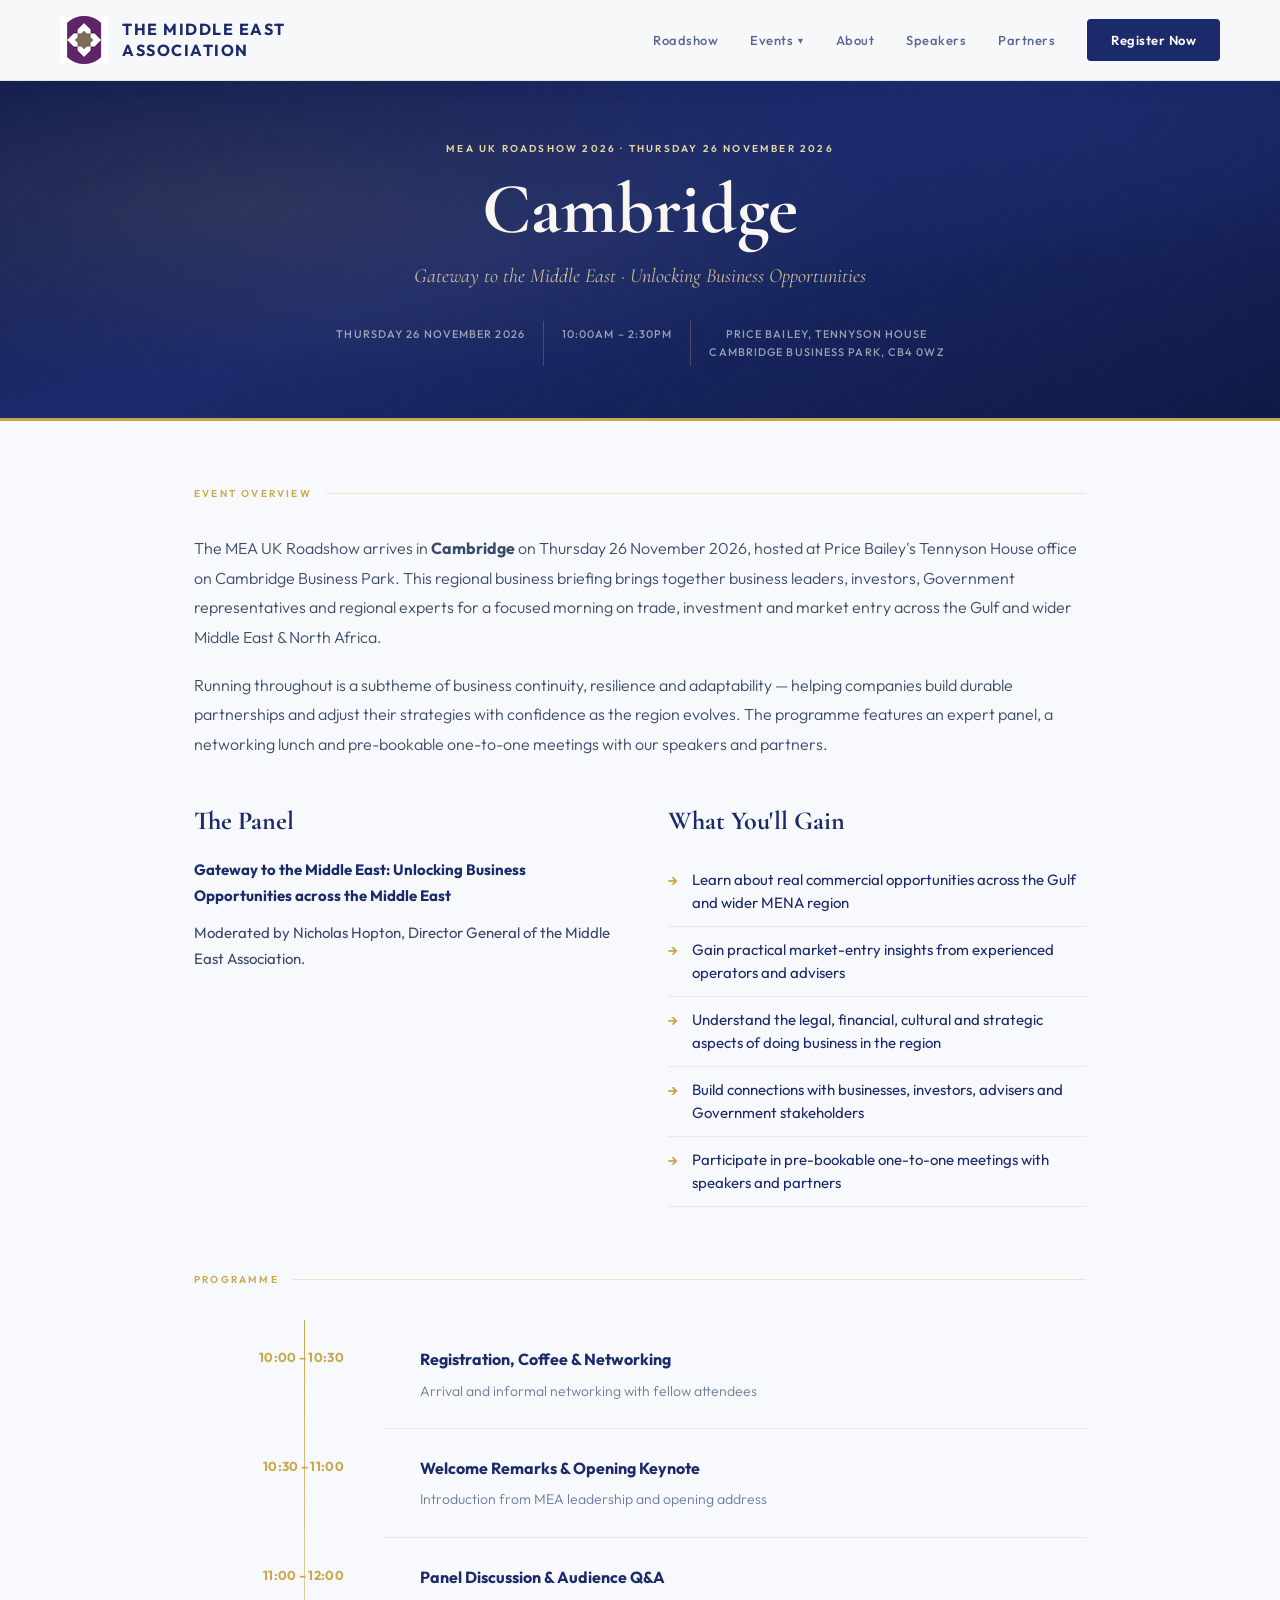
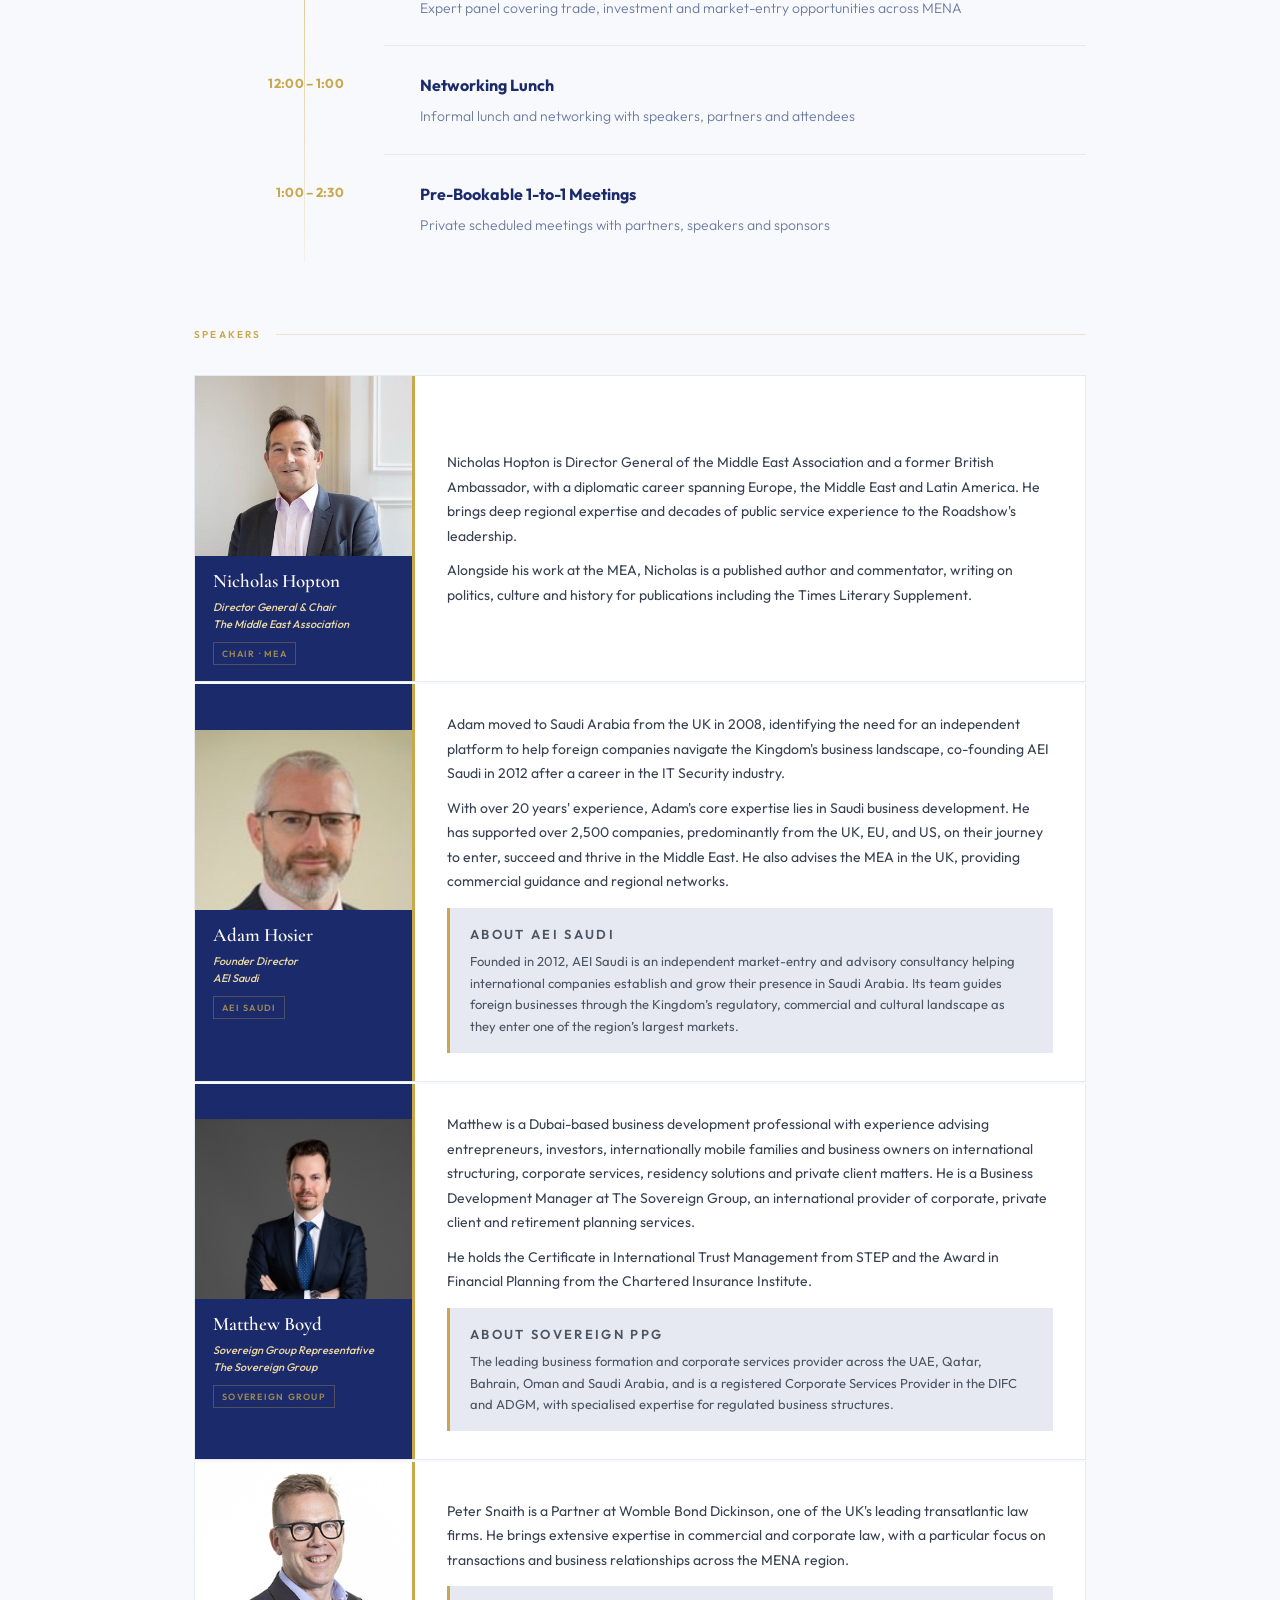
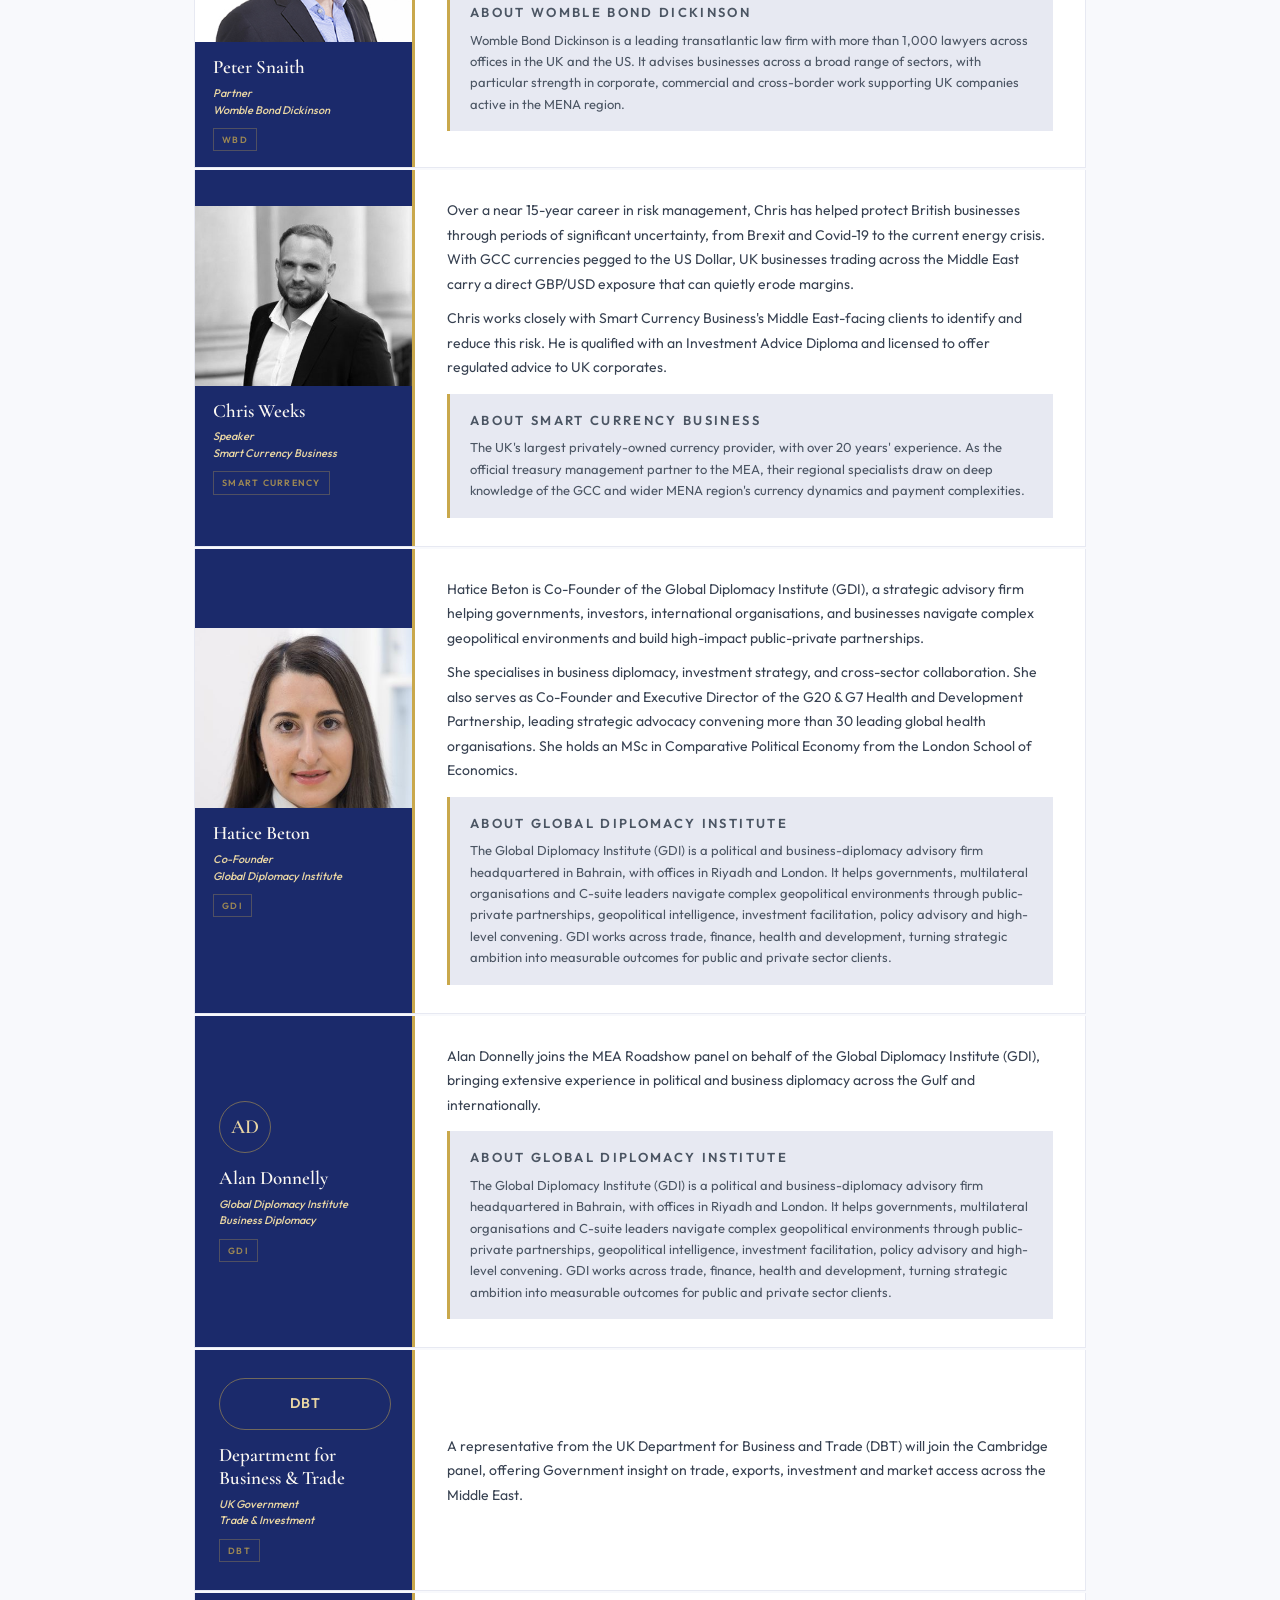
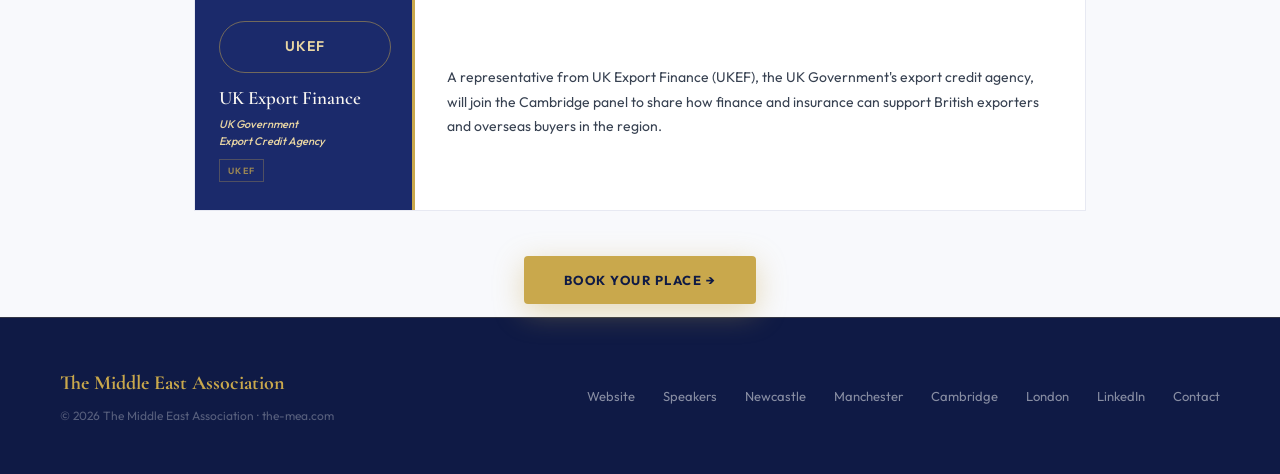
==== commit 716a3300: "Add GDI reps to Cambridge, The Favour Gulf partner, new Judy headshot Name Hatice Beton and Alan Don" ====
--- a/cambridge.html
+++ b/cambridge.html
@@ -237,17 +237,41 @@
   </div>
   <div class="speaker-card">
     <div class="speaker-inner">
+      <div class="speaker-left has-photo">
+        <div class="speaker-photo-wrap">
+          <img class="speaker-photo" src="assets/people/hatice-beton.jpg" alt="Hatice Beton">
+        </div>
+        <div class="speaker-details">
+          <div class="speaker-name">Hatice Beton</div>
+          <div class="speaker-role">Co-Founder<br>Global Diplomacy Institute</div>
+          <div class="speaker-org-tag">GDI</div>
+        </div>
+      </div>
+      <div class="speaker-right">
+        <div class="speaker-bio">
+          <p>Hatice Beton is Co-Founder of the Global Diplomacy Institute (GDI), a strategic advisory firm helping governments, investors, international organisations, and businesses navigate complex geopolitical environments and build high-impact public-private partnerships.</p>
+          <p>She specialises in business diplomacy, investment strategy, and cross-sector collaboration. She also serves as Co-Founder and Executive Director of the G20 &amp; G7 Health and Development Partnership, leading strategic advocacy convening more than 30 leading global health organisations. She holds an MSc in Comparative Political Economy from the London School of Economics.</p>
+        </div>
+        <div class="about-box">
+          <p class="about-box-label">About Global Diplomacy Institute</p>
+          <p>The Global Diplomacy Institute (GDI) is a political and business-diplomacy advisory firm headquartered in Bahrain, with offices in Riyadh and London. It helps governments, multilateral organisations and C-suite leaders navigate complex geopolitical environments through public-private partnerships, geopolitical intelligence, investment facilitation, policy advisory and high-level convening. GDI works across trade, finance, health and development, turning strategic ambition into measurable outcomes for public and private sector clients.</p>
+        </div>
+      </div>
+    </div>
+  </div>
+  <div class="speaker-card">
+    <div class="speaker-inner">
       <div class="speaker-left">
-        <div class="speaker-initials abbr">GDI</div>
-        <div class="speaker-details">
-          <div class="speaker-name">Global Diplomacy Institute</div>
-          <div class="speaker-role">Business Diplomacy<br>Gulf &amp; MENA</div>
+        <div class="speaker-initials">AD</div>
+        <div class="speaker-details">
+          <div class="speaker-name">Alan Donnelly</div>
+          <div class="speaker-role">Global Diplomacy Institute<br>Business Diplomacy</div>
           <div class="speaker-org-tag">GDI</div>
         </div>
       </div>
       <div class="speaker-right">
         <div class="speaker-bio">
-          <p>A Senior Advisor from the Global Diplomacy Institute (GDI) will join the Cambridge panel, bringing political and business-diplomacy expertise from across the Gulf.</p>
+          <p>Alan Donnelly joins the MEA Roadshow panel on behalf of the Global Diplomacy Institute (GDI), bringing extensive experience in political and business diplomacy across the Gulf and internationally.</p>
         </div>
         <div class="about-box">
           <p class="about-box-label">About Global Diplomacy Institute</p>
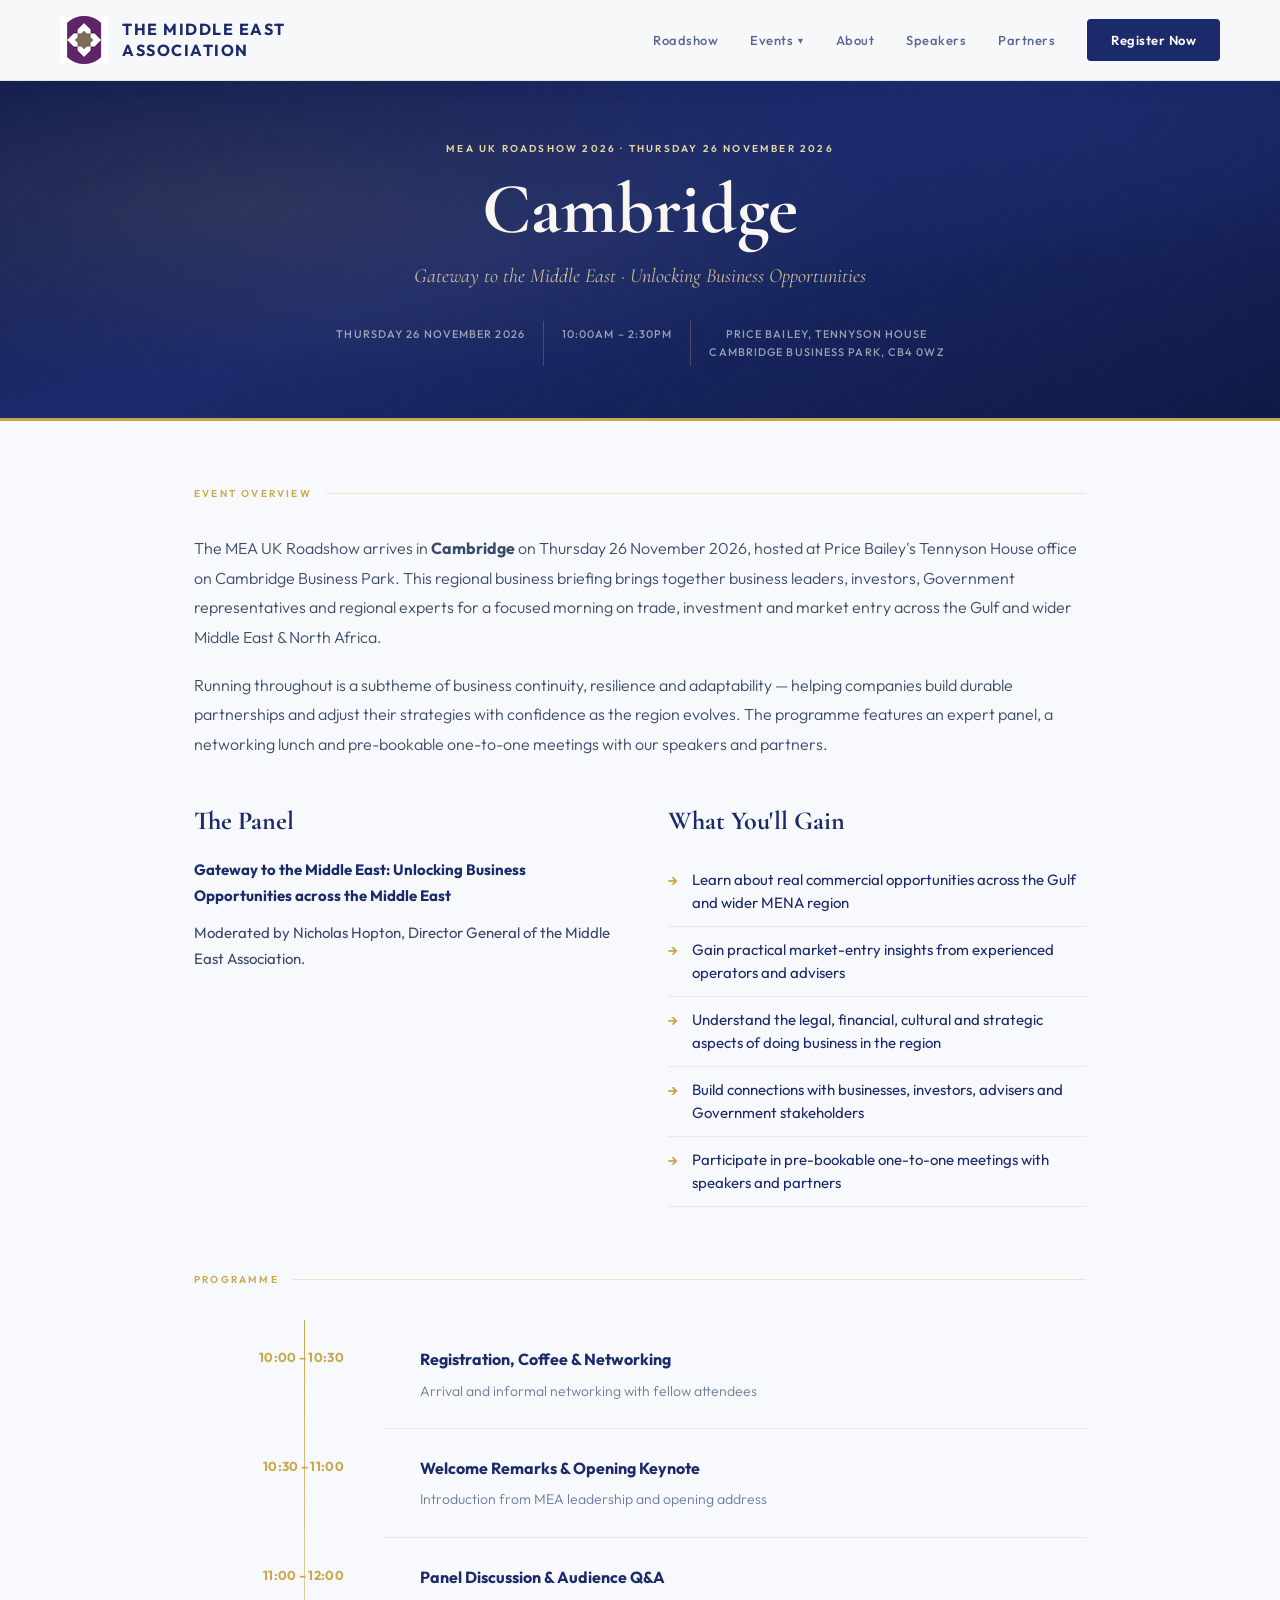
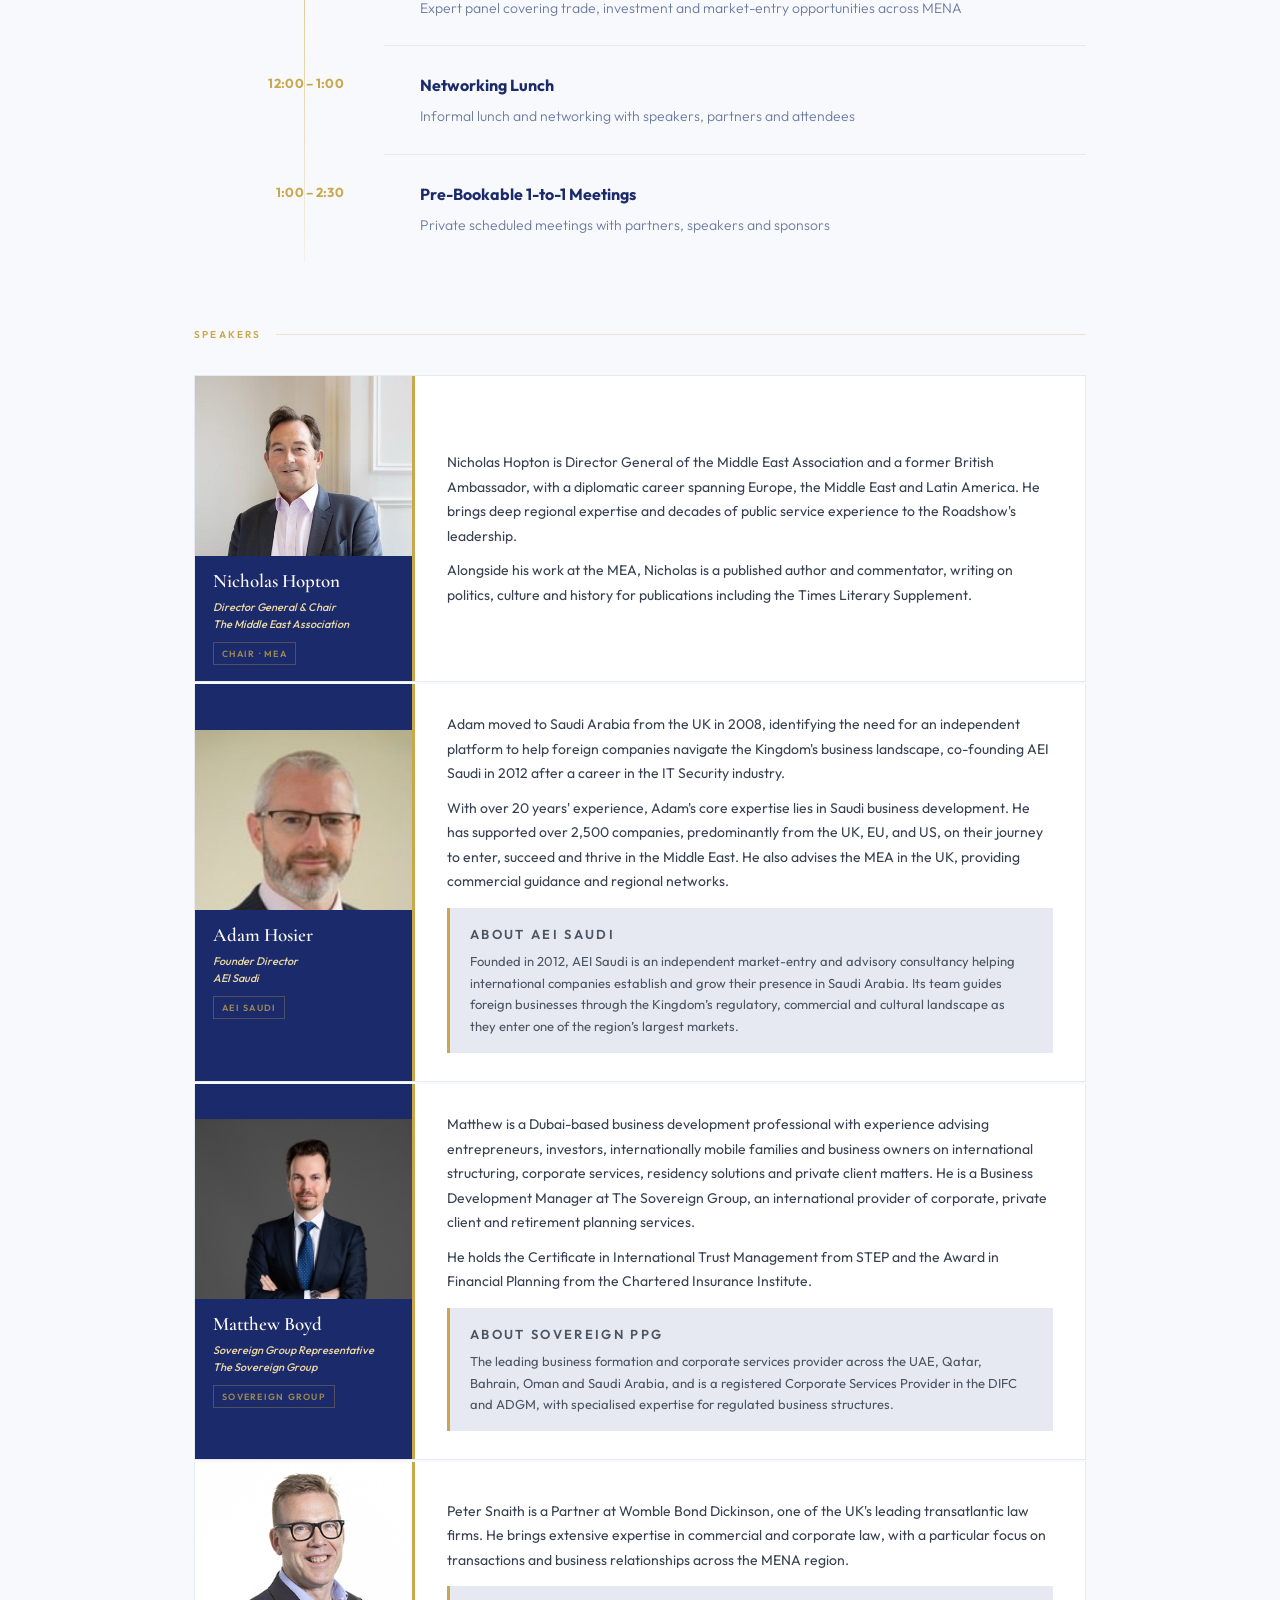
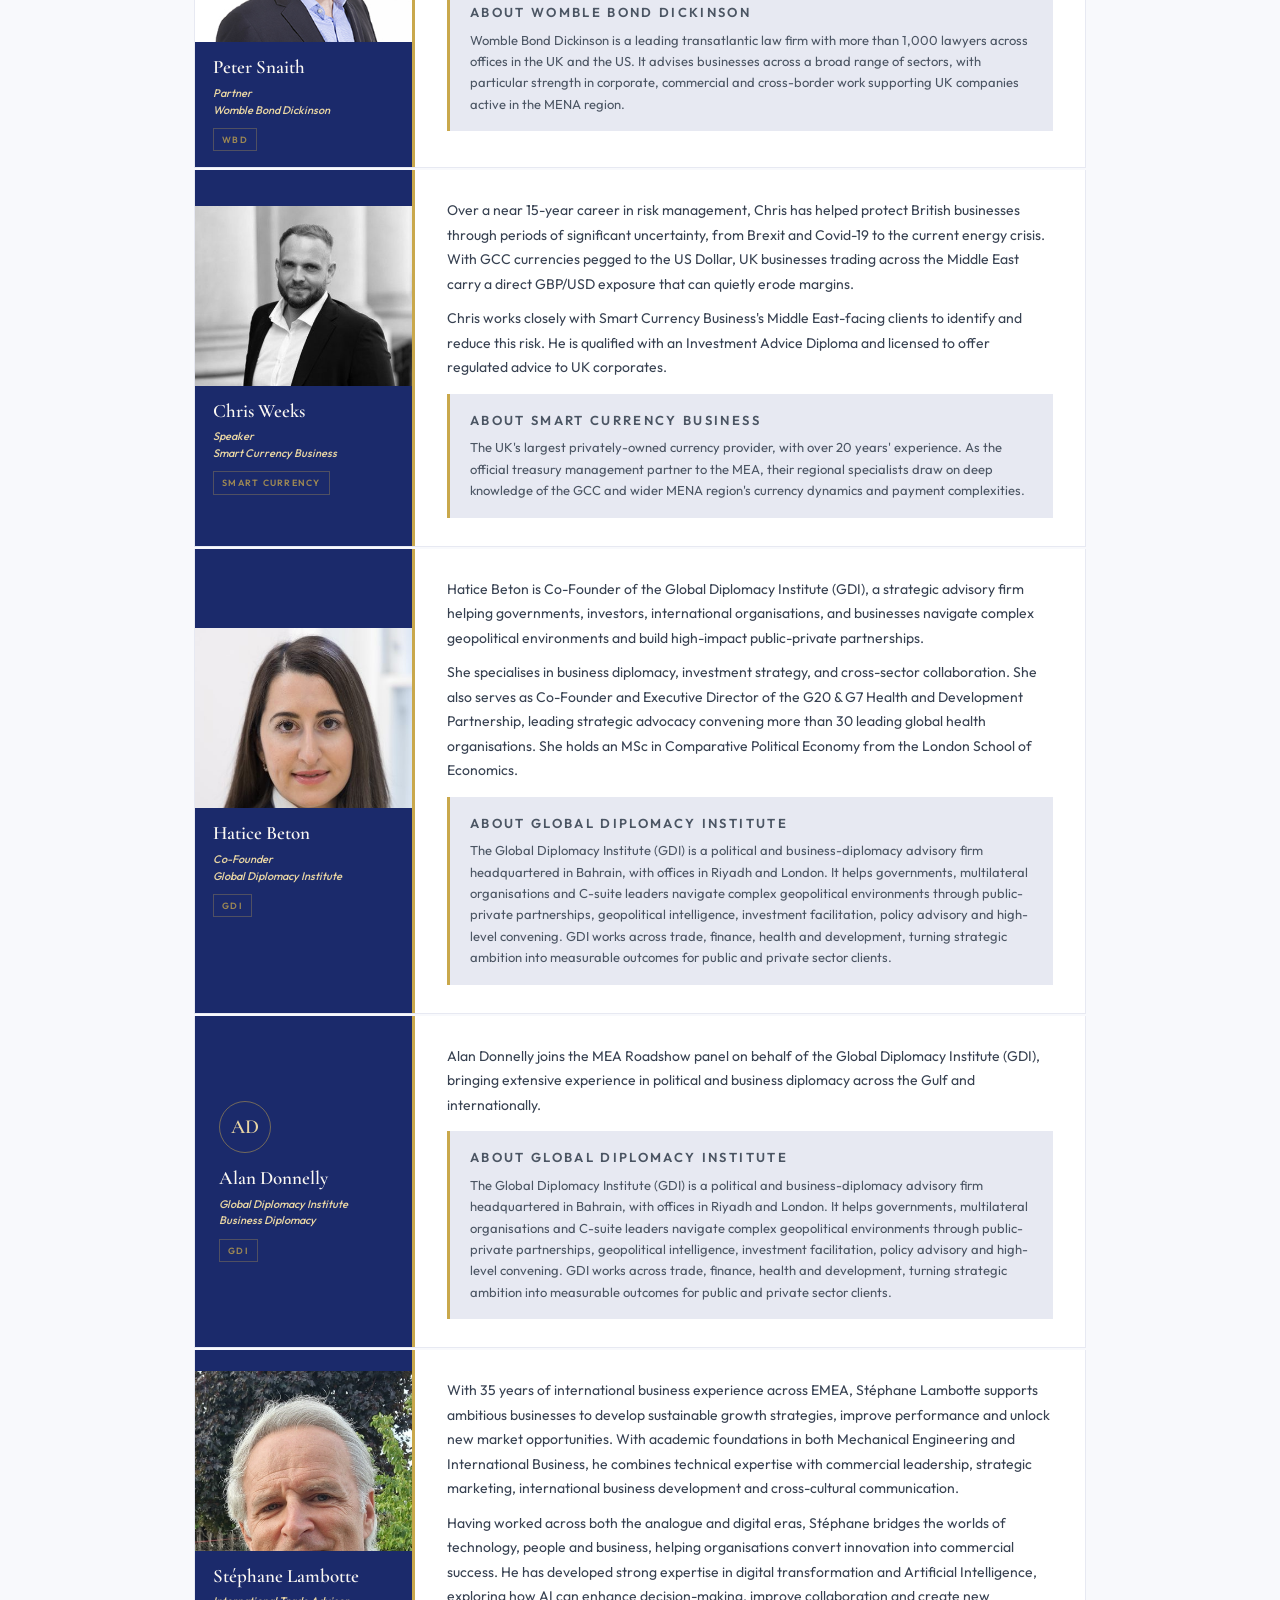
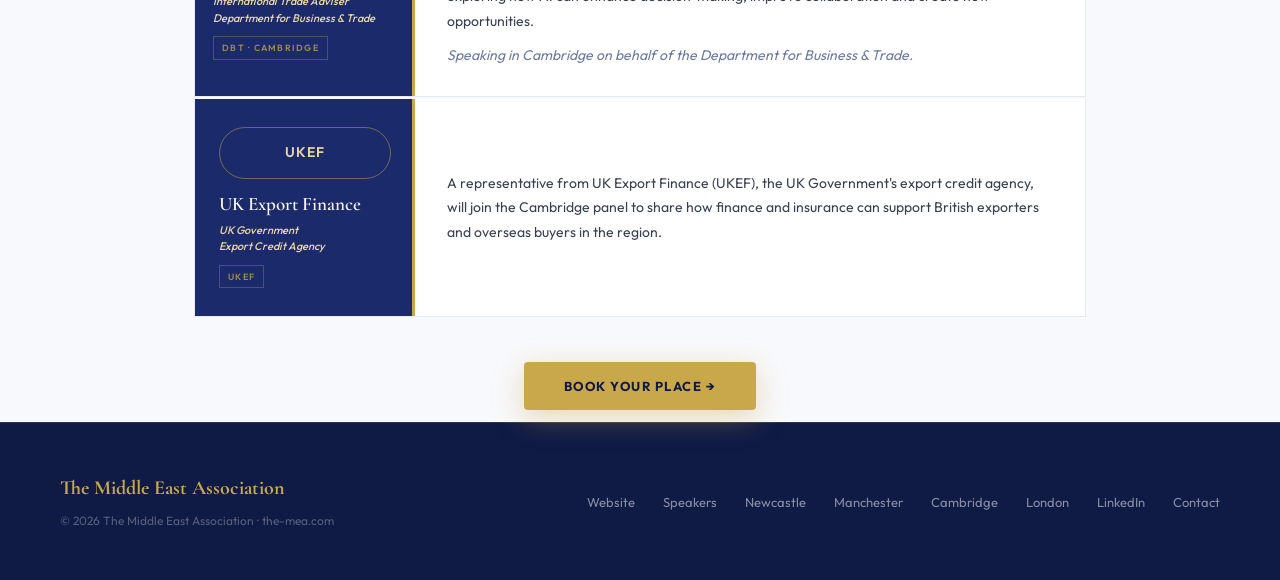
==== commit 4098e291: "Add headshots & bios for GDI/DBT reps; name Manchester & Cambridge DBT - Alison Raw (Manchester GDI)" ====
--- a/cambridge.html
+++ b/cambridge.html
@@ -282,17 +282,21 @@
   </div>
   <div class="speaker-card">
     <div class="speaker-inner">
-      <div class="speaker-left">
-        <div class="speaker-initials abbr">DBT</div>
-        <div class="speaker-details">
-          <div class="speaker-name">Department for Business &amp; Trade</div>
-          <div class="speaker-role">UK Government<br>Trade &amp; Investment</div>
-          <div class="speaker-org-tag">DBT</div>
-        </div>
-      </div>
-      <div class="speaker-right">
-        <div class="speaker-bio">
-          <p>A representative from the UK Department for Business and Trade (DBT) will join the Cambridge panel, offering Government insight on trade, exports, investment and market access across the Middle East.</p>
+      <div class="speaker-left has-photo">
+        <div class="speaker-photo-wrap">
+          <img class="speaker-photo" src="assets/people/stephane-lambotte.jpg" alt="St&eacute;phane Lambotte">
+        </div>
+        <div class="speaker-details">
+          <div class="speaker-name">St&eacute;phane Lambotte</div>
+          <div class="speaker-role">International Trade Adviser<br>Department for Business &amp; Trade</div>
+          <div class="speaker-org-tag">DBT &middot; Cambridge</div>
+        </div>
+      </div>
+      <div class="speaker-right">
+        <div class="speaker-bio">
+          <p>With 35 years of international business experience across EMEA, St&eacute;phane Lambotte supports ambitious businesses to develop sustainable growth strategies, improve performance and unlock new market opportunities. With academic foundations in both Mechanical Engineering and International Business, he combines technical expertise with commercial leadership, strategic marketing, international business development and cross-cultural communication.</p>
+          <p>Having worked across both the analogue and digital eras, St&eacute;phane bridges the worlds of technology, people and business, helping organisations convert innovation into commercial success. He has developed strong expertise in digital transformation and Artificial Intelligence, exploring how AI can enhance decision-making, improve collaboration and create new opportunities.</p>
+          <p style="font-style:italic; color:var(--muted);">Speaking in Cambridge on behalf of the Department for Business &amp; Trade.</p>
         </div>
       </div>
     </div>
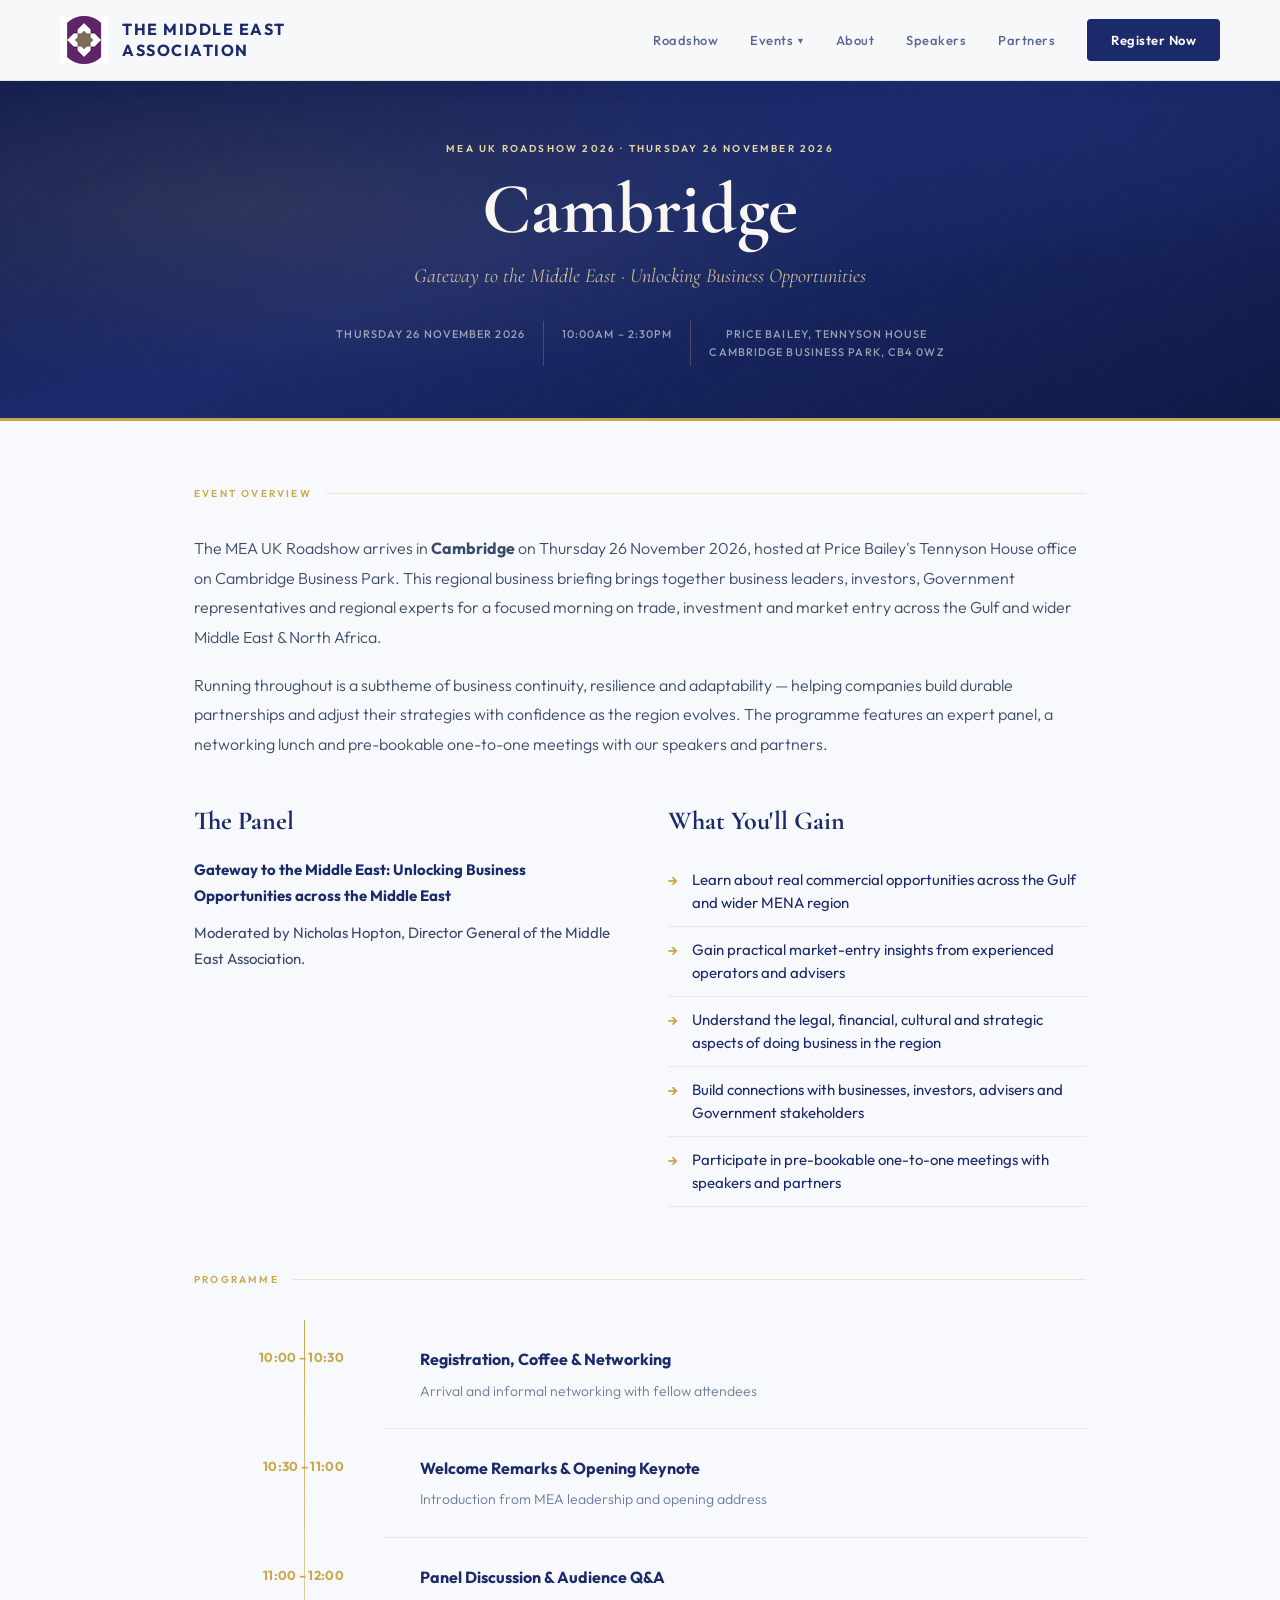
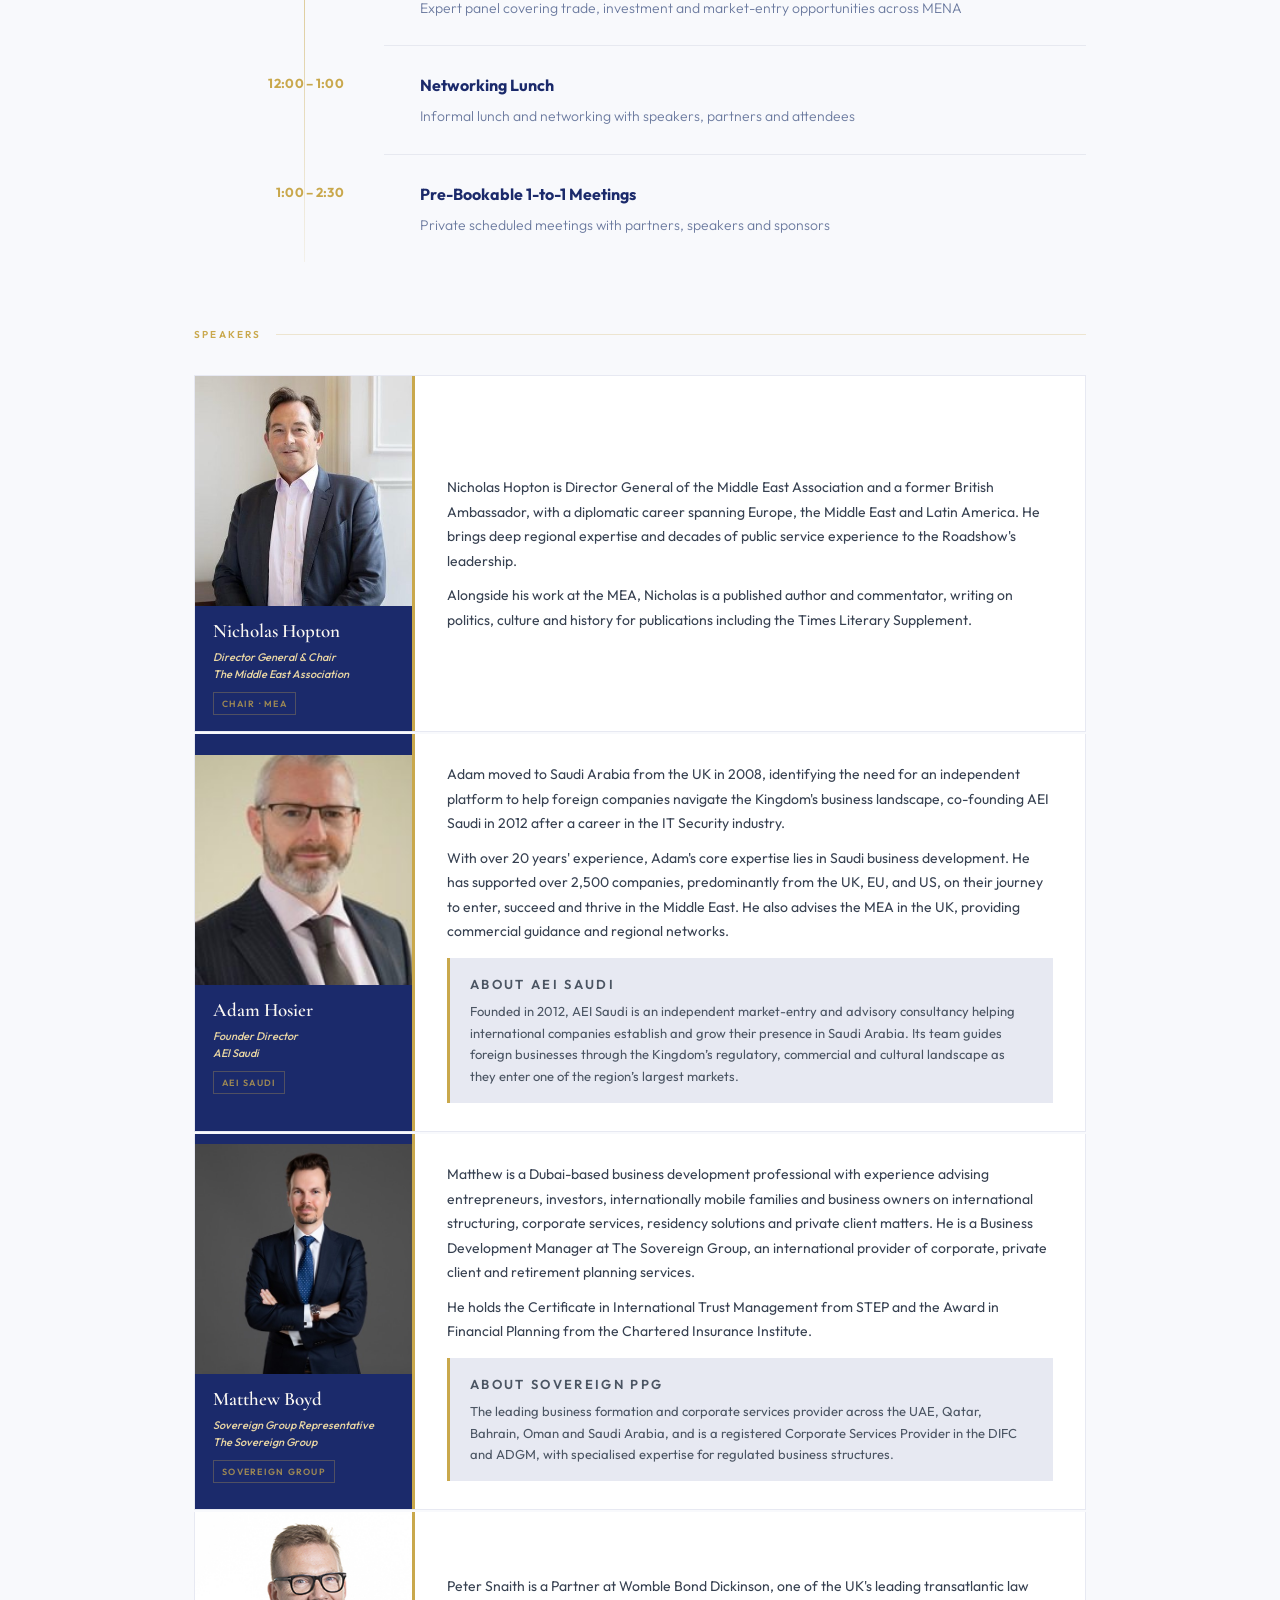
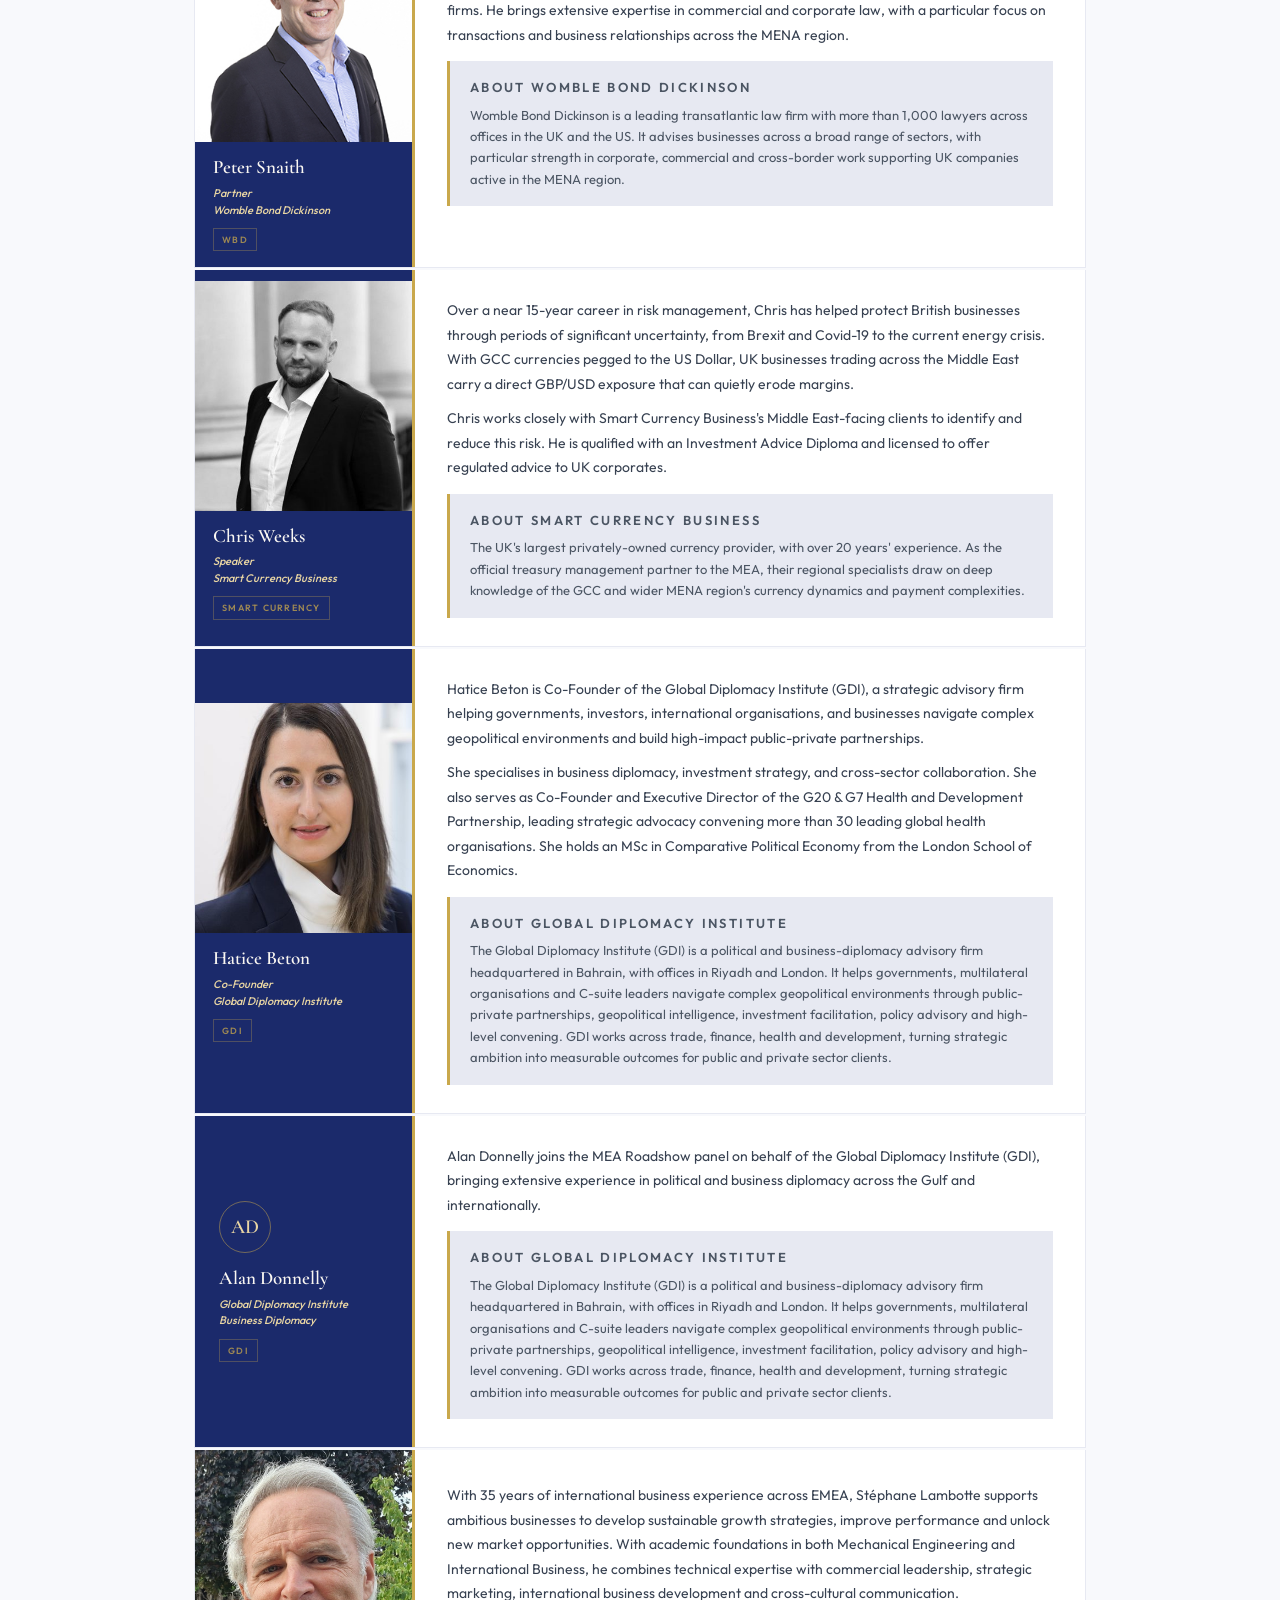
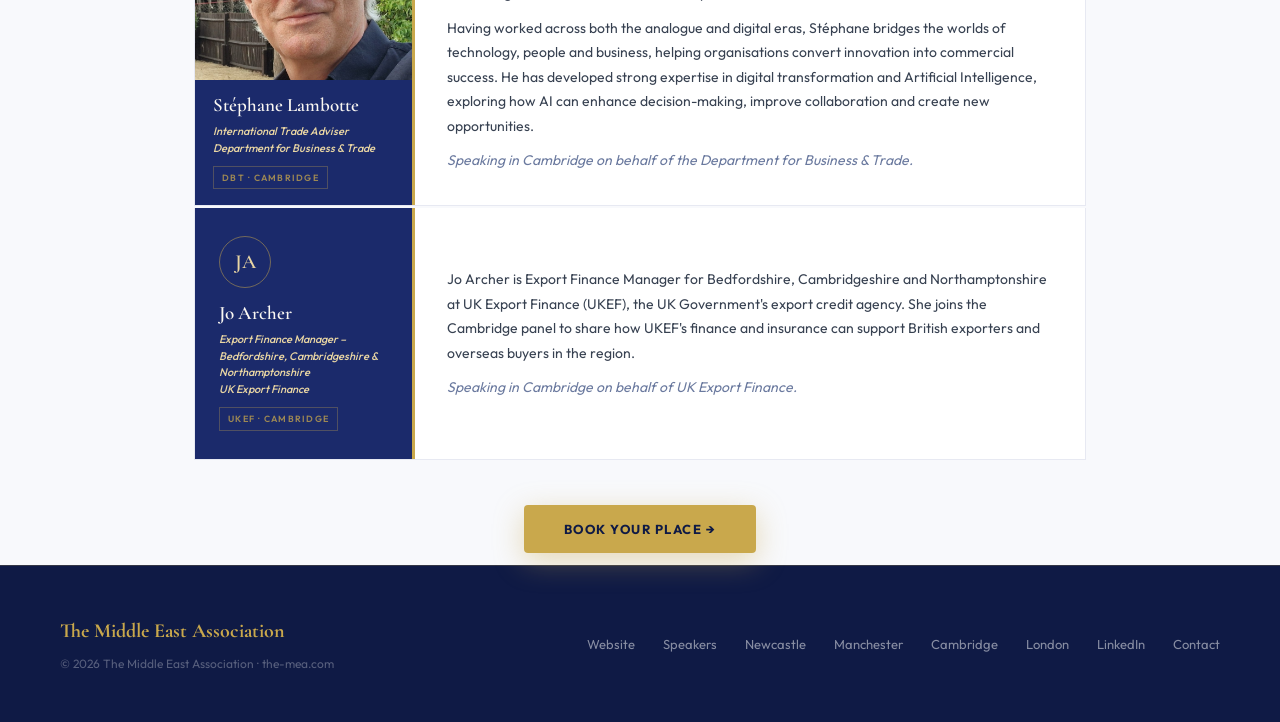
==== commit b2d1d16c: "Name UKEF Export Finance Managers on city & speaker pages Replace the generic UK Export Finance orga" ====
--- a/cambridge.html
+++ b/cambridge.html
@@ -304,16 +304,17 @@
   <div class="speaker-card">
     <div class="speaker-inner">
       <div class="speaker-left">
-        <div class="speaker-initials abbr">UKEF</div>
-        <div class="speaker-details">
-          <div class="speaker-name">UK Export Finance</div>
-          <div class="speaker-role">UK Government<br>Export Credit Agency</div>
-          <div class="speaker-org-tag">UKEF</div>
-        </div>
-      </div>
-      <div class="speaker-right">
-        <div class="speaker-bio">
-          <p>A representative from UK Export Finance (UKEF), the UK Government's export credit agency, will join the Cambridge panel to share how finance and insurance can support British exporters and overseas buyers in the region.</p>
+        <div class="speaker-initials">JA</div>
+        <div class="speaker-details">
+          <div class="speaker-name">Jo Archer</div>
+          <div class="speaker-role">Export Finance Manager &ndash; Bedfordshire, Cambridgeshire &amp; Northamptonshire<br>UK Export Finance</div>
+          <div class="speaker-org-tag">UKEF &middot; Cambridge</div>
+        </div>
+      </div>
+      <div class="speaker-right">
+        <div class="speaker-bio">
+          <p>Jo Archer is Export Finance Manager for Bedfordshire, Cambridgeshire and Northamptonshire at UK Export Finance (UKEF), the UK Government's export credit agency. She joins the Cambridge panel to share how UKEF's finance and insurance can support British exporters and overseas buyers in the region.</p>
+          <p style="font-style:italic; color:var(--muted);">Speaking in Cambridge on behalf of UK Export Finance.</p>
         </div>
       </div>
     </div>
--- a/assets/styles.css
+++ b/assets/styles.css
@@ -641,10 +641,25 @@
 .partner-logo-card.dark-bg .partner-name, .partner-logo-card.aei-bg .partner-name { color: var(--navy); }
 
 .partner-logo-card.sponsor {
-  background: linear-gradient(135deg, #fff9eb, white);
+  background: white;
   border-color: rgba(201,168,76,0.4);
   min-width: 220px;
 }
+
+.sponsor-boilerplate {
+  max-width: 720px;
+  margin: 18px auto 8px;
+  text-align: center;
+  font-size: 14px;
+  line-height: 1.7;
+  color: var(--muted);
+}
+.sponsor-boilerplate a {
+  color: var(--gold);
+  font-weight: 600;
+  text-decoration: none;
+}
+.sponsor-boilerplate a:hover { text-decoration: underline; }
 
 .stats-grid {
   display: grid;
@@ -1144,7 +1159,7 @@
 .speaker-card + .speaker-card { border-top: none; }
 .speaker-card:first-of-type { border-radius: 4px 4px 0 0; }
 .speaker-card:last-of-type { border-radius: 0 0 4px 4px; margin-bottom: 0; }
-.speaker-inner { display: grid; grid-template-columns: 220px 1fr; min-height: 180px; }
+.speaker-inner { display: grid; grid-template-columns: 220px 1fr; min-height: 230px; }
 .speaker-left {
   background: var(--navy);
   padding: 28px 24px;
@@ -1208,9 +1223,9 @@
 .speaker-right { padding: 28px 32px; display: flex; flex-direction: column; justify-content: center; }
 .speaker-bio { font-size: 14px; color: #374151; line-height: 1.75; }
 .speaker-bio p + p { margin-top: 10px; }
-.speaker-photo { width: 100%; height: 180px; object-fit: cover; object-position: center top; display: block; }
+.speaker-photo { width: 100%; height: 100%; object-fit: cover; object-position: center 20%; display: block; }
 .speaker-left.has-photo { padding: 0; overflow: hidden; }
-.speaker-left.has-photo .speaker-photo-wrap { height: 180px; overflow: hidden; }
+.speaker-left.has-photo .speaker-photo-wrap { height: 230px; overflow: hidden; }
 .speaker-left.has-photo .speaker-details { padding: 14px 18px 16px; }
 
 /* ── ABOUT BOX ── */
@@ -1261,7 +1276,7 @@
   .speaker-inner { grid-template-columns: 1fr; }
   .speaker-left { padding: 22px 20px; }
   .speaker-left::after { top: auto; left: 0; right: 0; bottom: 0; width: 100%; height: 3px; }
-  .speaker-left.has-photo .speaker-photo-wrap { height: 220px; }
+  .speaker-left.has-photo .speaker-photo-wrap { height: 260px; }
   .speaker-right { padding: 22px 20px; }
   .header-meta span { padding: 4px 10px; }
   .subpage .programme-timeline::before { display: none; }
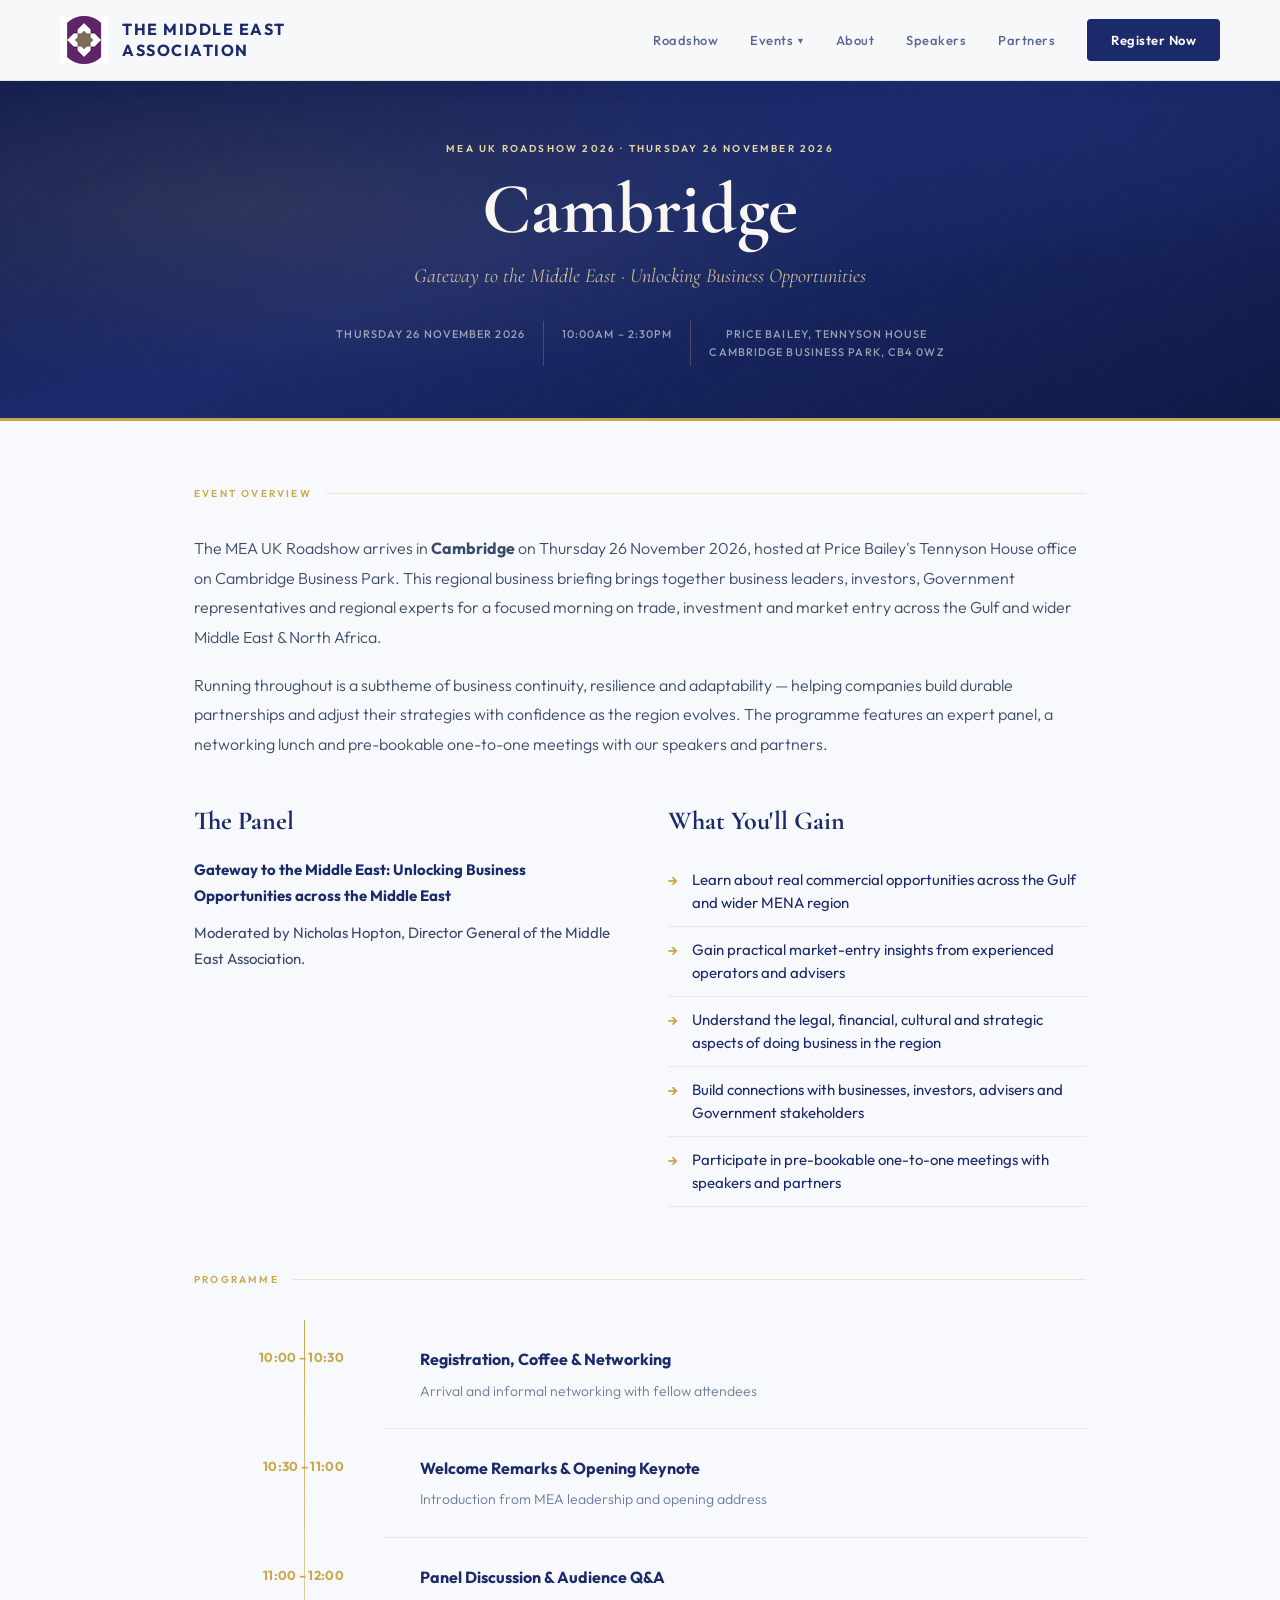
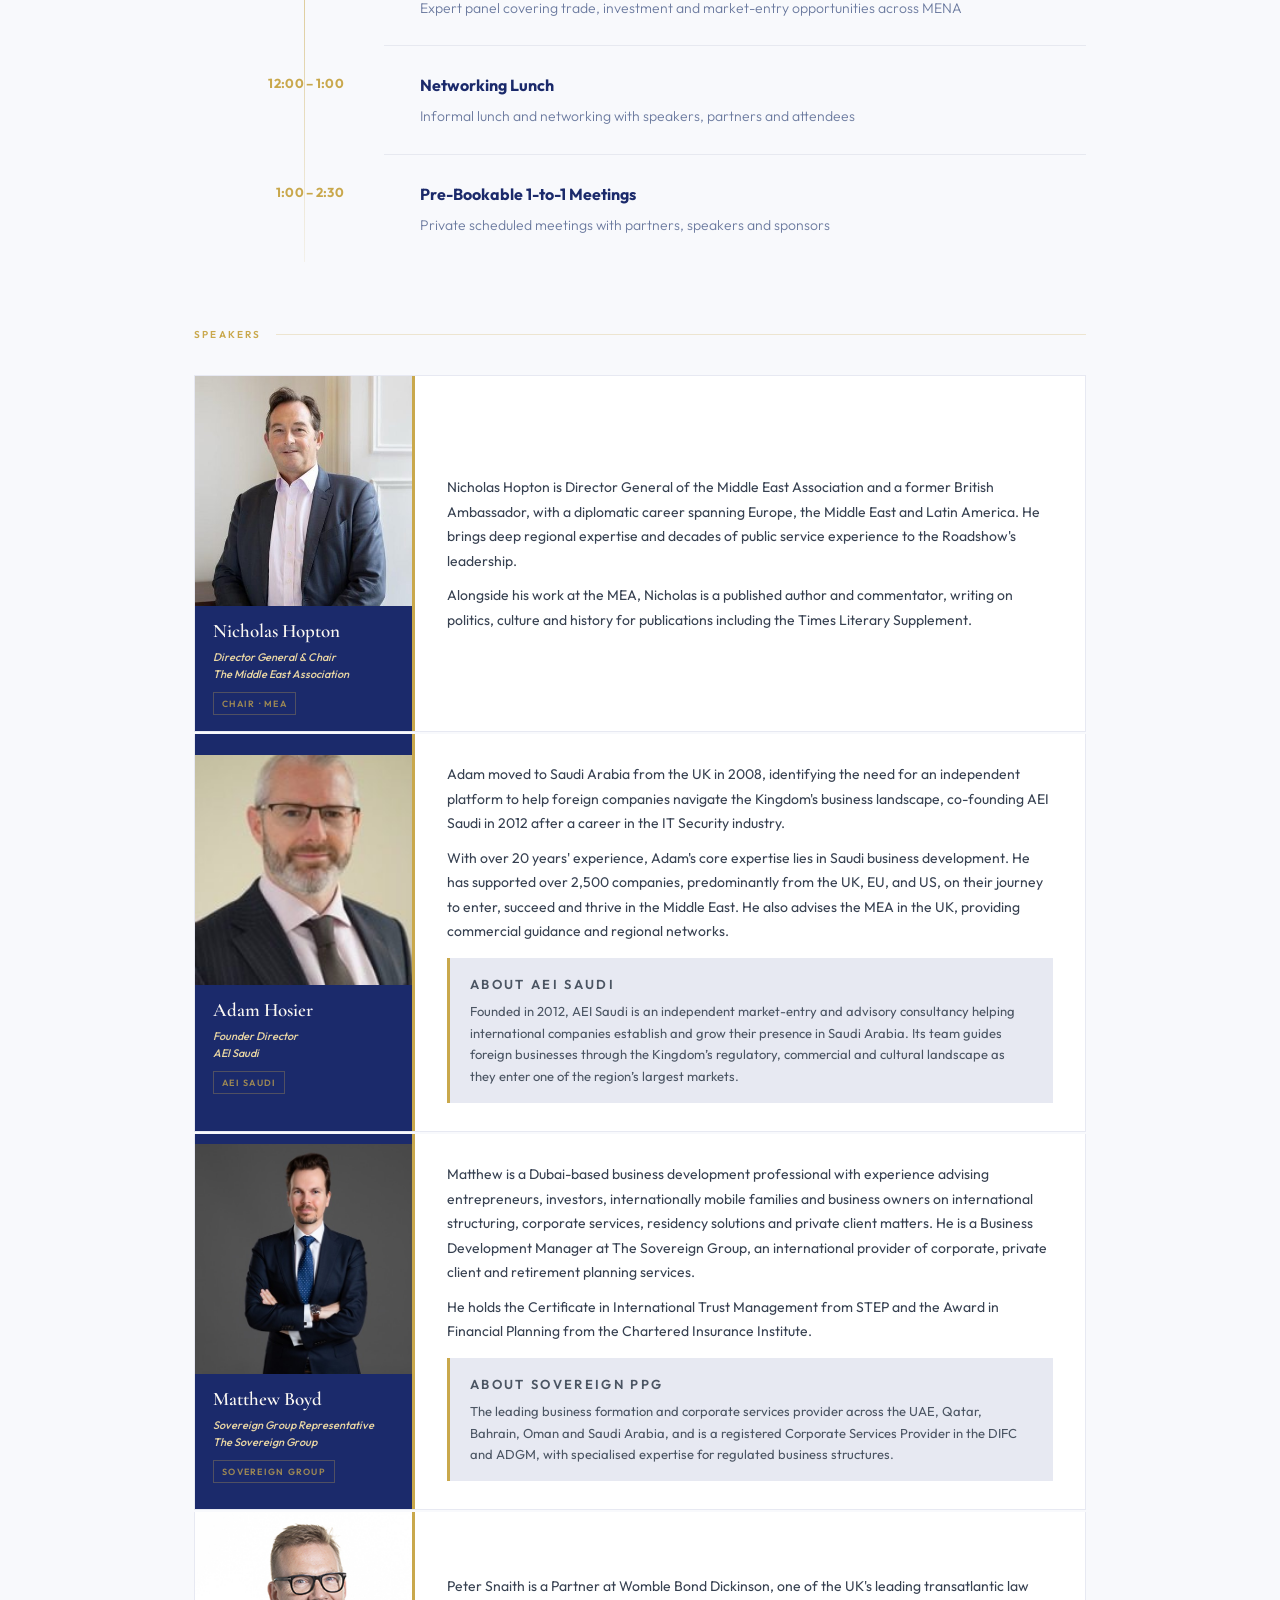
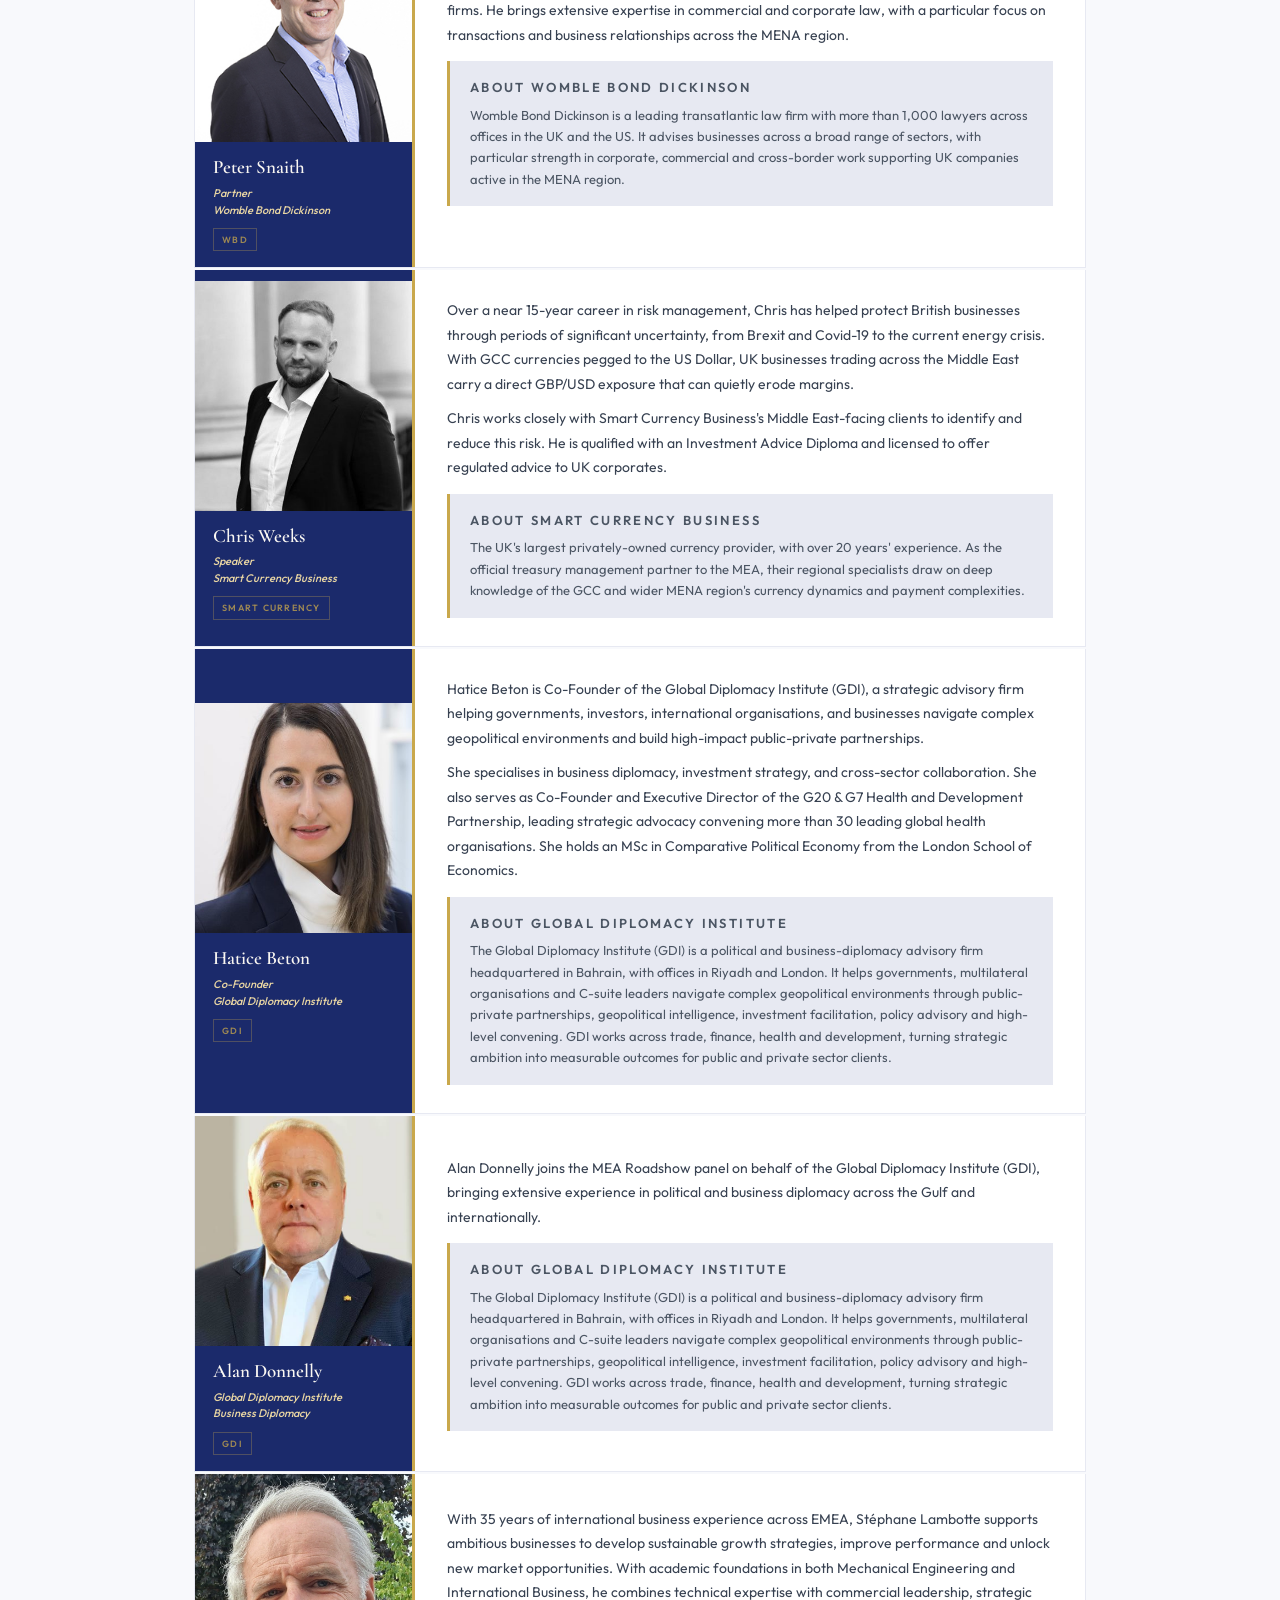
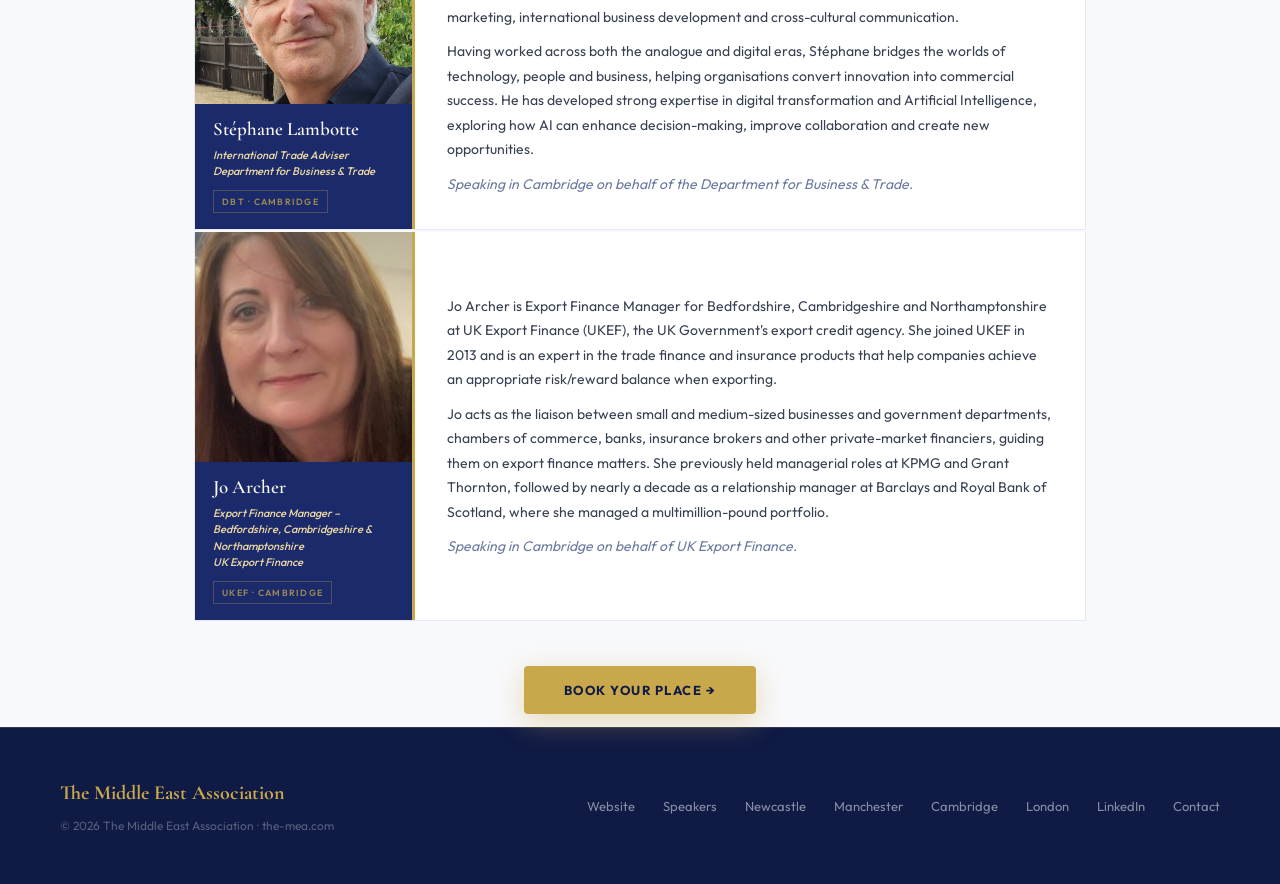
==== commit 9cb28253: "Add UKEF speaker photos & bios; bill Simon Collis as Manchester keynote - Patrick Kendell (Newcastle" ====
--- a/cambridge.html
+++ b/cambridge.html
@@ -261,8 +261,10 @@
   </div>
   <div class="speaker-card">
     <div class="speaker-inner">
-      <div class="speaker-left">
-        <div class="speaker-initials">AD</div>
+      <div class="speaker-left has-photo">
+        <div class="speaker-photo-wrap">
+          <img class="speaker-photo" src="assets/people/alan-donnelly.jpg" alt="Alan Donnelly">
+        </div>
         <div class="speaker-details">
           <div class="speaker-name">Alan Donnelly</div>
           <div class="speaker-role">Global Diplomacy Institute<br>Business Diplomacy</div>
@@ -303,8 +305,10 @@
   </div>
   <div class="speaker-card">
     <div class="speaker-inner">
-      <div class="speaker-left">
-        <div class="speaker-initials">JA</div>
+      <div class="speaker-left has-photo">
+        <div class="speaker-photo-wrap">
+          <img class="speaker-photo" src="assets/people/jo-archer.jpg" alt="Jo Archer">
+        </div>
         <div class="speaker-details">
           <div class="speaker-name">Jo Archer</div>
           <div class="speaker-role">Export Finance Manager &ndash; Bedfordshire, Cambridgeshire &amp; Northamptonshire<br>UK Export Finance</div>
@@ -313,7 +317,8 @@
       </div>
       <div class="speaker-right">
         <div class="speaker-bio">
-          <p>Jo Archer is Export Finance Manager for Bedfordshire, Cambridgeshire and Northamptonshire at UK Export Finance (UKEF), the UK Government's export credit agency. She joins the Cambridge panel to share how UKEF's finance and insurance can support British exporters and overseas buyers in the region.</p>
+          <p>Jo Archer is Export Finance Manager for Bedfordshire, Cambridgeshire and Northamptonshire at UK Export Finance (UKEF), the UK Government's export credit agency. She joined UKEF in 2013 and is an expert in the trade finance and insurance products that help companies achieve an appropriate risk/reward balance when exporting.</p>
+          <p>Jo acts as the liaison between small and medium-sized businesses and government departments, chambers of commerce, banks, insurance brokers and other private-market financiers, guiding them on export finance matters. She previously held managerial roles at KPMG and Grant Thornton, followed by nearly a decade as a relationship manager at Barclays and Royal Bank of Scotland, where she managed a multimillion-pound portfolio.</p>
           <p style="font-style:italic; color:var(--muted);">Speaking in Cambridge on behalf of UK Export Finance.</p>
         </div>
       </div>
